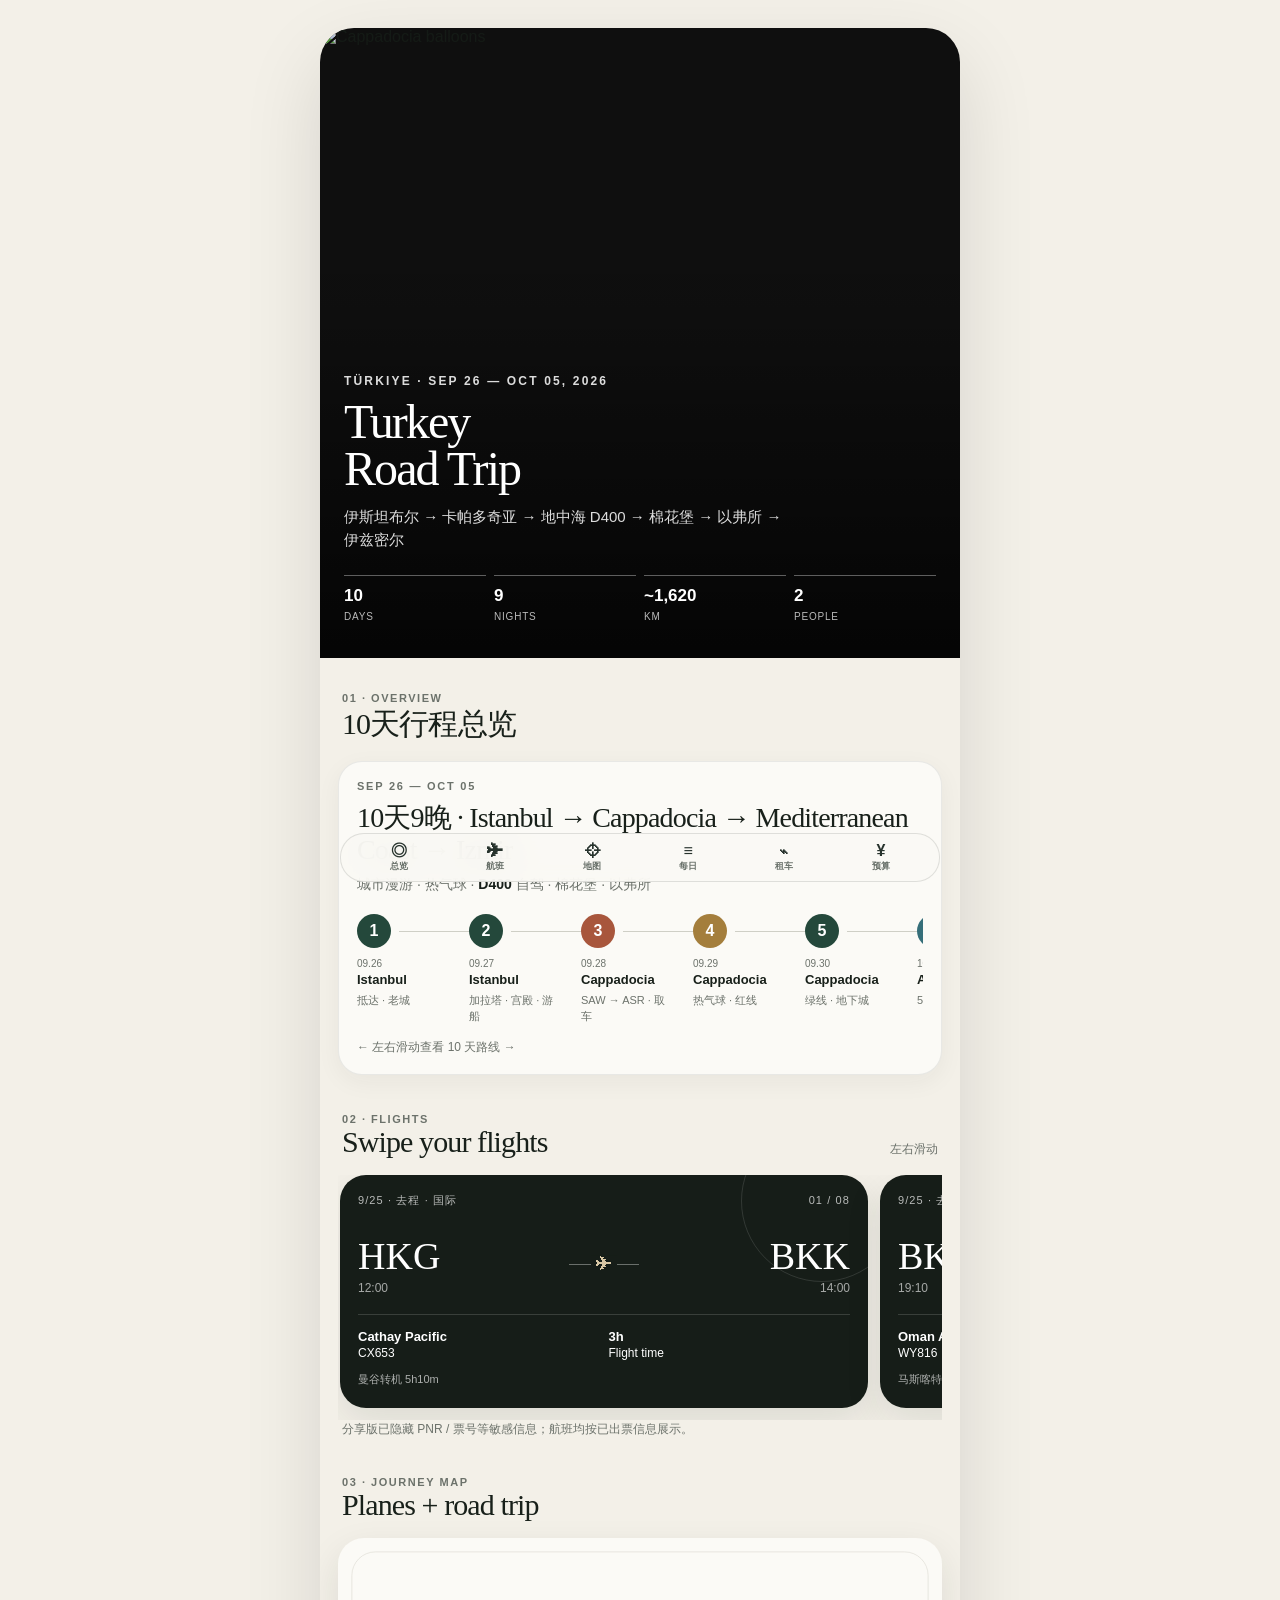
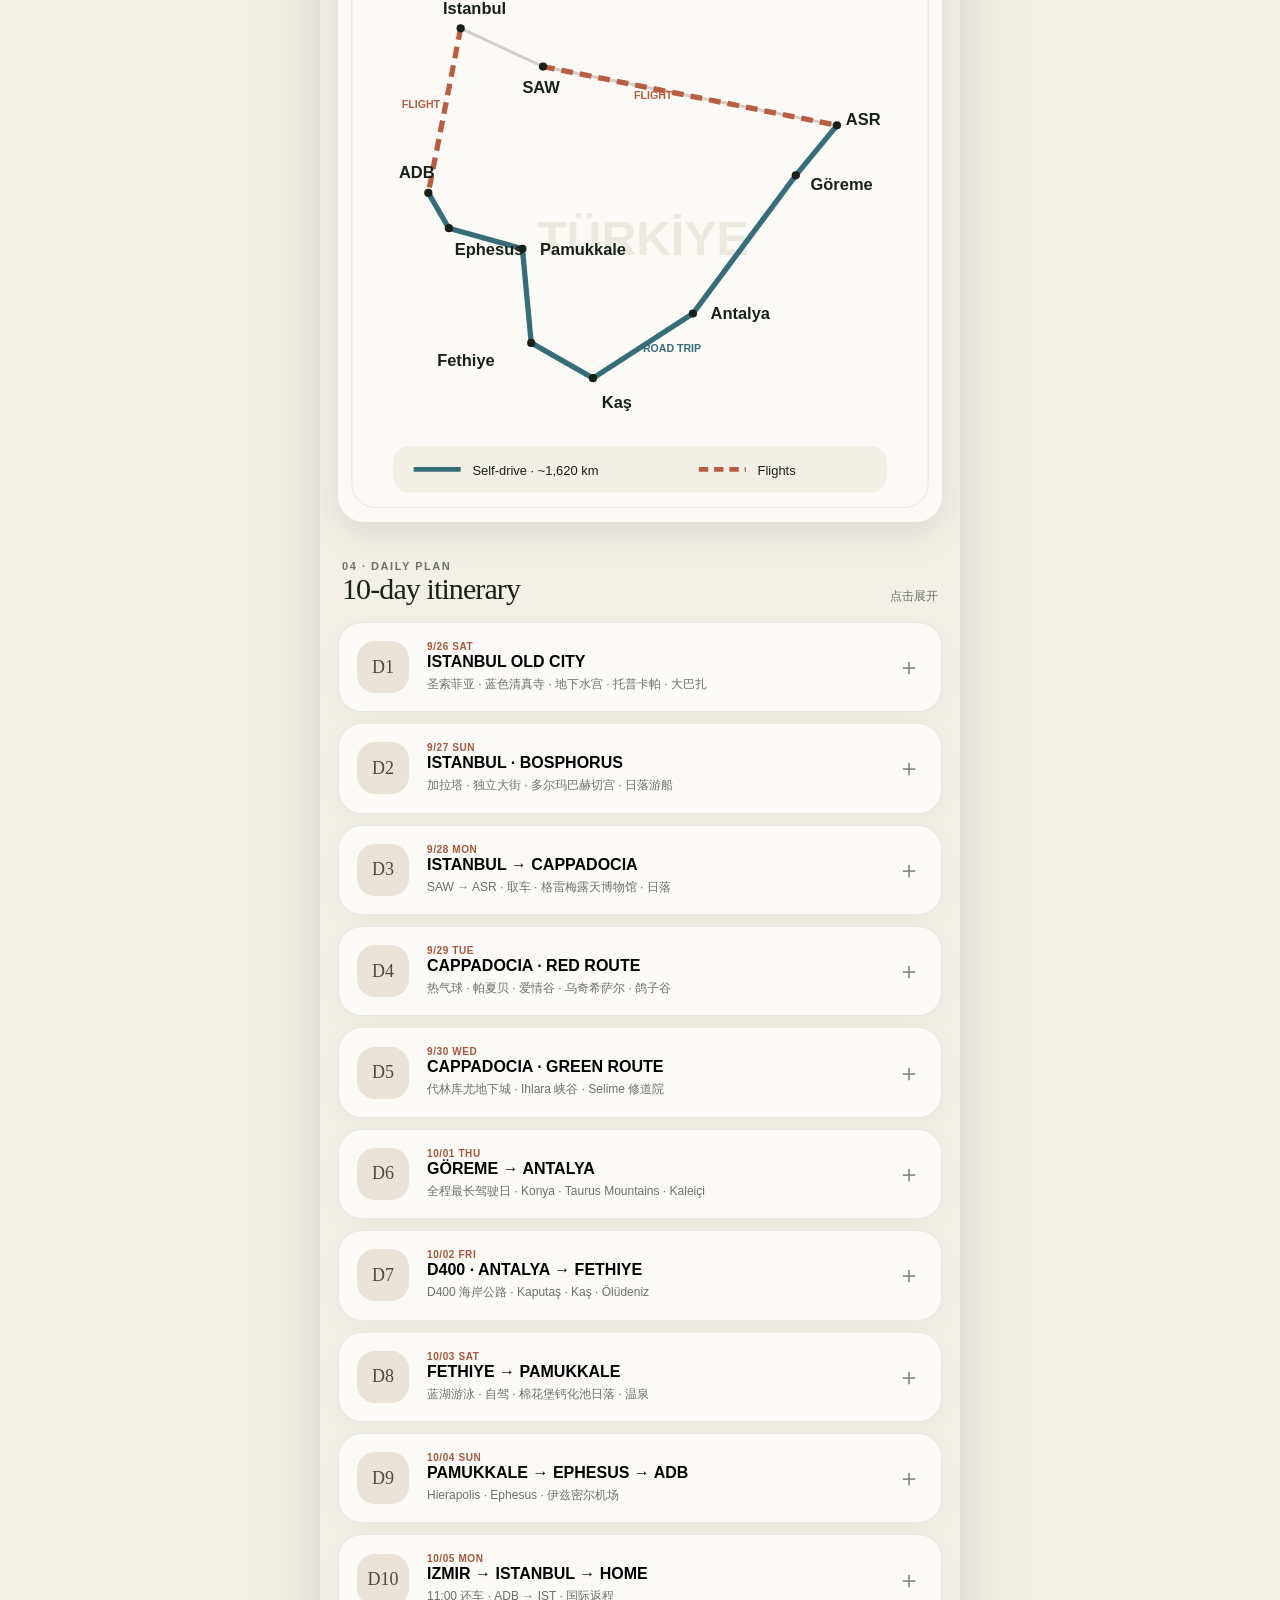
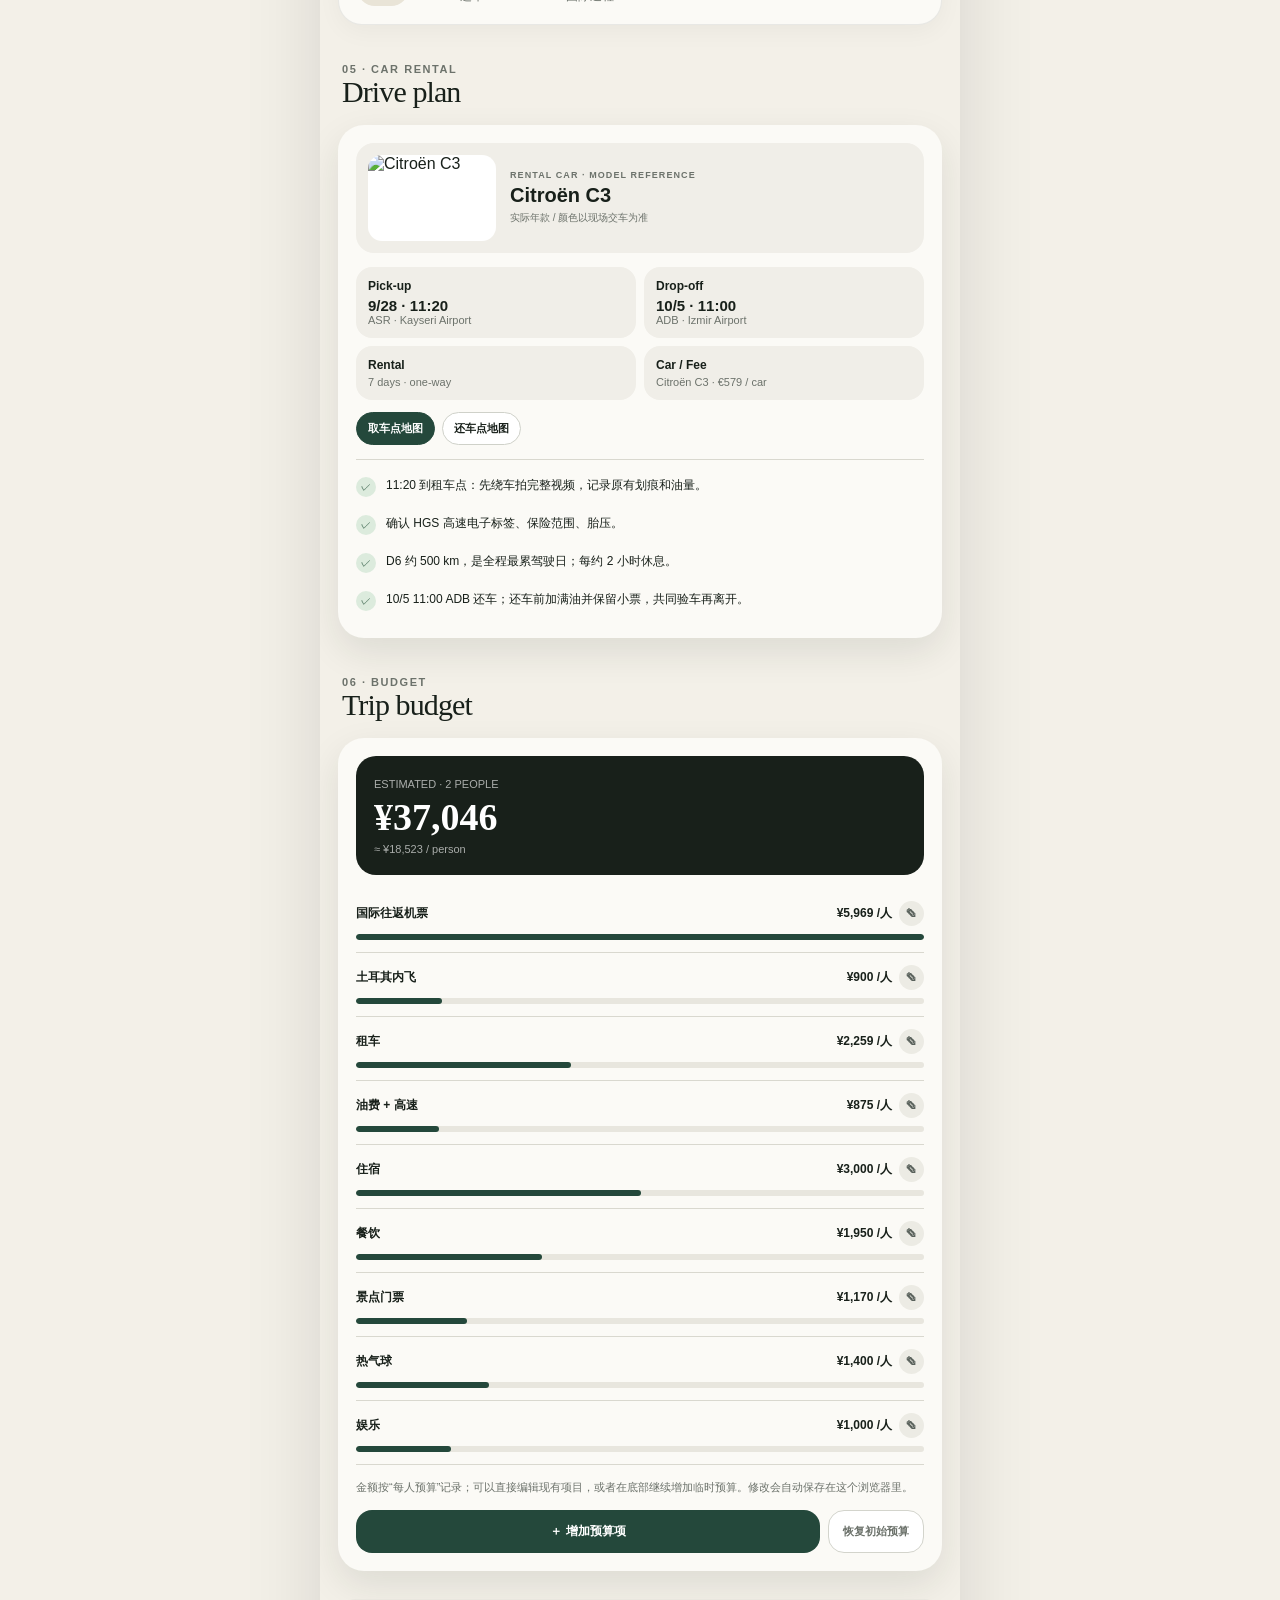
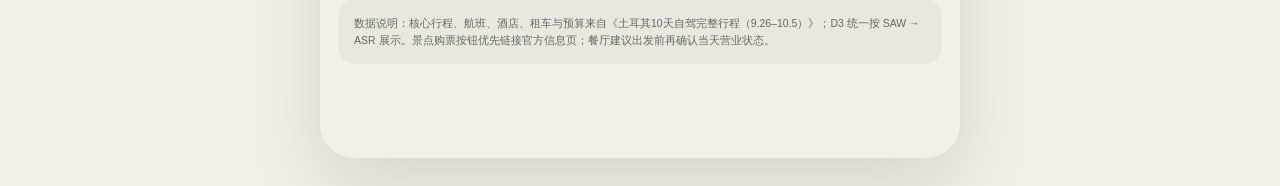
==== index.html @ 4162bb30 "Publish approved V7 Turkey trip layout" ====
<!DOCTYPE html>
<html lang="zh-CN">
<head>
<meta charset="utf-8" />
<meta name="viewport" content="width=device-width,initial-scale=1,viewport-fit=cover" />
<meta name="theme-color" content="#111510" />
<title>Turkey 2026 · 10-Day Road Trip</title>
<link rel="stylesheet" href="style.css" />
</head>
<body>
<div class="app">
<header class="hero" id="overview">
  <img id="heroImg" alt="Cappadocia balloons" />
  <div class="hero-copy"><div class="eyebrow">Türkiye · Sep 26 — Oct 05, 2026</div><h1>Turkey<br>Road Trip</h1><p>伊斯坦布尔 → 卡帕多奇亚 → 地中海 D400 → 棉花堡 → 以弗所 → 伊兹密尔</p><div class="hero-stats"><div class="hero-stat"><b>10</b><span>Days</span></div><div class="hero-stat"><b>9</b><span>Nights</span></div><div class="hero-stat"><b>~1,620</b><span>KM</span></div><div class="hero-stat"><b>2</b><span>People</span></div></div></div>
</header>
<section class="section"><div class="section-head"><div><div class="kicker">01 · Overview</div><h2>10天行程总览</h2></div></div><div class="trip-overview"><div class="topline">SEP 26 — OCT 05</div><h3>10天9晚 · Istanbul → Cappadocia → Mediterranean Coast → Izmir</h3><div class="summary">城市漫游 · 热气球 · <b>D400</b> 自驾 · 棉花堡 · 以弗所</div><div class="trip-timeline"><div class="tl-item"><div class="tl-dot">1</div><div class="tl-date">09.26</div><div class="tl-city">Istanbul</div><div class="tl-note">抵达 · 老城</div></div><div class="tl-item"><div class="tl-dot">2</div><div class="tl-date">09.27</div><div class="tl-city">Istanbul</div><div class="tl-note">加拉塔 · 宫殿 · 游船</div></div><div class="tl-item"><div class="tl-dot is-flight">3</div><div class="tl-date">09.28</div><div class="tl-city">Cappadocia</div><div class="tl-note">SAW → ASR · 取车</div></div><div class="tl-item"><div class="tl-dot is-highlight">4</div><div class="tl-date">09.29</div><div class="tl-city">Cappadocia</div><div class="tl-note">热气球 · 红线</div></div><div class="tl-item"><div class="tl-dot">5</div><div class="tl-date">09.30</div><div class="tl-city">Cappadocia</div><div class="tl-note">绿线 · 地下城</div></div><div class="tl-item"><div class="tl-dot is-drive">6</div><div class="tl-date">10.01</div><div class="tl-city">Antalya</div><div class="tl-note">500 km 长途自驾</div></div><div class="tl-item"><div class="tl-dot is-drive">7</div><div class="tl-date">10.02</div><div class="tl-city">Fethiye</div><div class="tl-note">D400 · Kaş · Kaputaş</div></div><div class="tl-item"><div class="tl-dot is-drive">8</div><div class="tl-date">10.03</div><div class="tl-city">Pamukkale</div><div class="tl-note">蓝湖 · 棉花堡日落</div></div><div class="tl-item"><div class="tl-dot is-drive">9</div><div class="tl-date">10.04</div><div class="tl-city">Izmir</div><div class="tl-note">以弗所 · 机场酒店</div></div><div class="tl-item"><div class="tl-dot is-flight">10</div><div class="tl-date">10.05</div><div class="tl-city">Home</div><div class="tl-note">还车 · ADB → IST · 返程</div></div></div><div class="trip-hint">← 左右滑动查看 10 天路线 →</div></div></section>
<section class="section" id="flights"><div class="section-head"><div><div class="kicker">02 · Flights</div><h2>Swipe your flights</h2></div><div class="small">左右滑动</div></div><div class="flights" id="flightDeck"></div><div class="small" style="padding:0 4px">分享版已隐藏 PNR / 票号等敏感信息；航班均按已出票信息展示。</div></section>
<section class="section" id="map"><div class="section-head"><div><div class="kicker">03 · Journey Map</div><h2>Planes + road trip</h2></div></div><div class="map-card single-route"><svg class="single-route-img" viewBox="0 0 1000 965" role="img" aria-label="Turkey flight and road trip route" xmlns="http://www.w3.org/2000/svg"><rect x="10" y="10" width="980" height="945" rx="40" fill="#fbfaf6" stroke="#d9d8cf"/><text x="505" y="525" text-anchor="middle" font-family="Arial,sans-serif" font-size="82" font-weight="700" fill="#ece9e1">TÜRKİYE</text><polyline points="195,140 335,205 835,305" fill="none" stroke="#d0cec6" stroke-width="5"/><polyline points="195,140 140,420" fill="none" stroke="#b95d40" stroke-width="9" stroke-dasharray="20 12"/><polyline points="335,205 835,305" fill="none" stroke="#b95d40" stroke-width="9" stroke-dasharray="20 12"/><polyline points="835,305 765,390 590,625 420,735 315,675 300,515 175,480 140,420" fill="none" stroke="#356e79" stroke-width="9"/><g fill="#18201a"><circle cx="195" cy="140" r="7"/><circle cx="335" cy="205" r="7"/><circle cx="835" cy="305" r="7"/><circle cx="765" cy="390" r="7"/><circle cx="590" cy="625" r="7"/><circle cx="420" cy="735" r="7"/><circle cx="315" cy="675" r="7"/><circle cx="300" cy="515" r="7"/><circle cx="175" cy="480" r="7"/><circle cx="140" cy="420" r="7"/></g><g font-family="Arial,sans-serif" font-size="28" font-weight="700" fill="#18201a"><text x="165" y="115">Istanbul</text><text x="300" y="250">SAW</text><text x="850" y="305">ASR</text><text x="790" y="415">Göreme</text><text x="620" y="635">Antalya</text><text x="435" y="785">Kaş</text><text x="155" y="715">Fethiye</text><text x="330" y="525">Pamukkale</text><text x="185" y="525">Ephesus</text><text x="90" y="395">ADB</text></g><text x="95" y="275" font-family="Arial,sans-serif" font-size="18" font-weight="700" fill="#b95d40">FLIGHT</text><text x="490" y="260" font-family="Arial,sans-serif" font-size="18" font-weight="700" fill="#b95d40">FLIGHT</text><text x="505" y="690" font-family="Arial,sans-serif" font-size="18" font-weight="700" fill="#356e79">ROAD TRIP</text><rect x="80" y="850" width="840" height="80" rx="28" fill="#f2efe7"/><line x1="115" y1="890" x2="195" y2="890" stroke="#356e79" stroke-width="8"/><text x="215" y="899" font-family="Arial,sans-serif" font-size="22" fill="#18201a">Self-drive · ~1,620 km</text><line x1="600" y1="890" x2="680" y2="890" stroke="#b95d40" stroke-width="8" stroke-dasharray="16 10"/><text x="700" y="899" font-family="Arial,sans-serif" font-size="22" fill="#18201a">Flights</text></svg></div></section>
<section class="section" id="days"><div class="section-head"><div><div class="kicker">04 · Daily Plan</div><h2>10-day itinerary</h2></div><div class="small">点击展开</div></div><div class="days" id="daysList"></div></section>
<section class="section" id="car"><div class="section-head"><div><div class="kicker">05 · Car Rental</div><h2>Drive plan</h2></div></div><div class="car-card"><div class="car-model-compact"><div class="car-photo"><img src="https://http2.mlstatic.com/D_710312-MLB106738487223_022026-C.jpg" alt="Citroën C3"></div><div class="car-model-copy"><div class="overline">Rental car · model reference</div><strong>Citroën C3</strong><small>实际年款 / 颜色以现场交车为准</small></div></div><div class="car-grid"><div class="meta-card"><b>Pick-up</b><span class="car-time">9/28 · 11:20</span><br>ASR · Kayseri Airport</div><div class="meta-card"><b>Drop-off</b><span class="car-time">10/5 · 11:00</span><br>ADB · Izmir Airport</div><div class="meta-card"><b>Rental</b>7 days · one-way</div><div class="meta-card"><b>Car / Fee</b>Citroën C3 · €579 / car</div></div><div class="actions" style="margin-top:12px"><a class="btn dark" href="https://www.google.com/maps/search/?api=1&query=Kayseri+Airport+ASR" target="_blank">取车点地图</a><a class="btn" href="https://www.google.com/maps/search/?api=1&query=Izmir+Adnan+Menderes+Airport" target="_blank">还车点地图</a></div><div class="checklist"><div class="check"><i>✓</i><span>11:20 到租车点：先绕车拍完整视频，记录原有划痕和油量。</span></div><div class="check"><i>✓</i><span>确认 HGS 高速电子标签、保险范围、胎压。</span></div><div class="check"><i>✓</i><span>D6 约 500 km，是全程最累驾驶日；每约 2 小时休息。</span></div><div class="check"><i>✓</i><span>10/5 11:00 ADB 还车；还车前加满油并保留小票，共同验车再离开。</span></div></div></div></section>
<section class="section" id="budget"><div class="section-head"><div><div class="kicker">06 · Budget</div><h2>Trip budget</h2></div></div><div class="budget-card"><div class="budget-total"><span>ESTIMATED · 2 PEOPLE</span><strong id="budgetTotal">¥37,046</strong><span id="budgetPerPerson">≈ ¥18,523 / person</span></div><div id="budgetRows"></div><div class="budget-note">金额按“每人预算”记录；可以直接编辑现有项目，或者在底部继续增加临时预算。修改会自动保存在这个浏览器里。</div><div class="budget-actions"><button class="add-budget-btn" onclick="toggleBudgetEditor()">＋ 增加预算项</button><button class="reset-budget-btn" onclick="resetBudget()">恢复初始预算</button></div><div class="budget-editor" id="budgetEditor"><div class="budget-editor-grid"><input id="budgetName" placeholder="项目，例如：伴手礼"><input id="budgetAmount" inputmode="decimal" placeholder="¥ / 人"></div><div class="editor-actions"><button class="btn dark" onclick="addBudgetItem()">保存</button><button class="btn" onclick="toggleBudgetEditor(false)">取消</button></div></div></div></section>
<div class="source-note">数据说明：核心行程、航班、酒店、租车与预算来自《土耳其10天自驾完整行程（9.26–10.5）》；D3 统一按 SAW → ASR 展示。景点购票按钮优先链接官方信息页；餐厅建议出发前再确认当天营业状态。</div>
<nav class="bottom-nav"><a href="#overview"><b>◎</b>总览</a><a href="#flights"><b>✈</b>航班</a><a href="#map"><b>⌖</b>地图</a><a href="#days"><b>≡</b>每日</a><a href="#car"><b>⌁</b>租车</a><a href="#budget"><b>¥</b>预算</a></nav>
<div class="toast" id="toast">状态已保存</div>
</div>
<script src="data.js"></script>
<script src="app.js"></script>
</body></html>
---- style.css ----
:root{--bg:#f3f0e8;--paper:#fbfaf6;--ink:#18201a;--muted:#6c726b;--line:#d9d8cf;--green:#24483b;--clay:#a8563c;--sea:#356e79;--gold:#a47e3c;--shadow:0 14px 36px rgba(30,36,31,.10);--r:24px}
*{box-sizing:border-box} html{scroll-behavior:smooth} body{margin:0;background:var(--bg);color:var(--ink);font-family:Inter,-apple-system,BlinkMacSystemFont,"Segoe UI","PingFang SC","Noto Sans SC",sans-serif;-webkit-font-smoothing:antialiased}
a{color:inherit;text-decoration:none} button{font:inherit}.app{max-width:640px;margin:0 auto;padding-bottom:90px;background:var(--bg);min-height:100vh}.hero{height:70vh;min-height:560px;max-height:760px;position:relative;overflow:hidden;background:#111}.hero img{width:100%;height:100%;object-fit:cover;filter:saturate(.85) contrast(1.02)}.hero:after{content:"";position:absolute;inset:0;background:linear-gradient(180deg,rgba(0,0,0,.12),rgba(0,0,0,.15) 42%,rgba(0,0,0,.72) 100%)}.hero-copy{position:absolute;z-index:2;left:24px;right:24px;bottom:34px;color:white}.eyebrow{font-size:12px;letter-spacing:.18em;font-weight:750;text-transform:uppercase;opacity:.86}.hero h1{font-family:Georgia,"Times New Roman",serif;font-weight:500;font-size:48px;line-height:.98;margin:10px 0 12px;letter-spacing:-.04em}.hero p{margin:0;max-width:440px;line-height:1.55;color:rgba(255,255,255,.86);font-size:15px}.hero-stats{display:grid;grid-template-columns:repeat(4,1fr);gap:8px;margin-top:24px}.hero-stat{border-top:1px solid rgba(255,255,255,.35);padding-top:10px}.hero-stat b{display:block;font-size:17px}.hero-stat span{font-size:10px;opacity:.72;text-transform:uppercase;letter-spacing:.08em}.section{padding:34px 18px 4px;scroll-margin-top:80px}.section-head{display:flex;align-items:end;justify-content:space-between;gap:10px;margin:0 4px 16px}.section-head h2{font-family:Georgia,"Times New Roman",serif;font-weight:500;font-size:30px;letter-spacing:-.03em;margin:0}.section-head .kicker{font-size:11px;letter-spacing:.14em;color:var(--muted);text-transform:uppercase;font-weight:800}.small{font-size:12px;color:var(--muted);line-height:1.55}.overview-grid{display:grid;grid-template-columns:1fr 1fr;gap:10px}.metric{background:var(--paper);border:1px solid rgba(24,32,26,.08);border-radius:20px;padding:16px;min-height:108px;box-shadow:0 6px 20px rgba(30,36,31,.04)}.metric .num{font-family:Georgia,serif;font-size:34px;line-height:1}.metric .label{font-size:11px;color:var(--muted);margin-top:9px;text-transform:uppercase;letter-spacing:.1em}.metric.wide{grid-column:1/-1;display:flex;align-items:center;justify-content:space-between;gap:16px}.metric.wide .route{font-size:14px;font-weight:700;line-height:1.5}.pill{display:inline-flex;align-items:center;gap:6px;padding:7px 10px;border-radius:999px;background:#e5e9e2;color:#294338;font-size:11px;font-weight:800;white-space:nowrap}.flights{display:flex;gap:12px;overflow-x:auto;scroll-snap-type:x mandatory;padding:0 2px 12px;scrollbar-width:none}.flights::-webkit-scrollbar{display:none}.flight{min-width:88%;scroll-snap-align:center;background:#161d18;color:white;border-radius:26px;padding:18px;box-shadow:var(--shadow);position:relative;overflow:hidden}.flight:before{content:"";position:absolute;right:-35px;top:-55px;width:160px;height:160px;border-radius:50%;border:1px solid rgba(255,255,255,.12)}.flight-top{display:flex;justify-content:space-between;align-items:center;color:rgba(255,255,255,.7);font-size:11px;text-transform:uppercase;letter-spacing:.1em}.airports{display:grid;grid-template-columns:1fr 70px 1fr;align-items:center;margin:26px 0 18px}.airport:last-child{text-align:right}.airport b{display:block;font-family:Georgia,serif;font-size:38px;font-weight:500}.airport span{font-size:12px;color:rgba(255,255,255,.62)}.plane-line{height:1px;background:rgba(255,255,255,.36);position:relative}.plane-line:after{content:"✈";position:absolute;left:50%;top:50%;transform:translate(-50%,-55%);background:#161d18;padding:0 5px;color:#d8c7a5}.flight-meta{border-top:1px solid rgba(255,255,255,.15);padding-top:14px;display:grid;grid-template-columns:1fr 1fr;gap:9px;font-size:12px}.flight-meta b{display:block;font-size:13px;margin-bottom:2px}.flight-note{margin-top:12px;font-size:11px;color:rgba(255,255,255,.65)}.map-card{background:var(--paper);padding:10px;border-radius:26px;box-shadow:var(--shadow)}#journeyMap{height:460px;border-radius:19px;overflow:hidden;background:#dfe7e3}.segmented{display:flex;padding:4px;background:#e7e6df;border-radius:999px;margin:0 0 10px;gap:4px}.segmented button{border:0;background:transparent;padding:9px 12px;border-radius:999px;flex:1;font-size:12px;font-weight:750;color:#60665e}.segmented button.on{background:white;color:var(--ink);box-shadow:0 2px 9px rgba(0,0,0,.08)}.map-legend{display:flex;gap:14px;padding:11px 6px 4px;font-size:11px;color:var(--muted)}.legend-line{width:24px;border-top:3px solid var(--sea);display:inline-block;margin-right:5px;vertical-align:middle}.legend-line.flightl{border-top-style:dashed;border-top-color:var(--clay)}.days{display:flex;flex-direction:column;gap:11px}.day{background:var(--paper);border:1px solid rgba(24,32,26,.08);border-radius:24px;overflow:hidden;box-shadow:0 7px 24px rgba(30,36,31,.04)}.day-summary{width:100%;border:0;background:transparent;padding:18px;display:grid;grid-template-columns:58px 1fr 26px;align-items:center;text-align:left;gap:12px}.day-index{width:52px;height:52px;border-radius:18px;background:#e9e4d7;display:flex;align-items:center;justify-content:center;font-family:Georgia,serif;font-size:18px;color:#4b4a42}.day-summary h3{margin:1px 0 5px;font-size:16px}.day-summary p{margin:0;color:var(--muted);font-size:12px;line-height:1.45}.day-date{font-size:10px;color:var(--clay);font-weight:800;letter-spacing:.06em}.chev{font-size:24px;color:#7f847c;transition:.25s}.day.open .chev{transform:rotate(45deg)}.day-body{display:none;border-top:1px solid var(--line)}.day.open .day-body{display:block}.day-meta{display:grid;grid-template-columns:1fr 1fr;gap:8px;padding:14px}.meta-card{background:#eeece4;border-radius:16px;padding:12px;font-size:11px;color:var(--muted)}.meta-card b{display:block;color:var(--ink);font-size:12px;margin-bottom:4px}.hotel-img{width:100%;height:170px;object-fit:cover;border-radius:18px;margin-top:10px}.timeline{padding:4px 14px 2px}.event{display:grid;grid-template-columns:67px 18px 1fr;gap:8px;position:relative;padding:13px 0}.event:not(:last-child):after{content:"";position:absolute;left:75px;top:34px;bottom:-12px;width:1px;background:#d2d3cb}.event-time{font-size:11px;color:var(--muted);font-weight:750;line-height:1.3}.dot{width:11px;height:11px;border-radius:50%;background:var(--green);margin-top:3px;z-index:1;box-shadow:0 0 0 4px var(--paper)}.event.drive .dot{background:var(--sea)}.event.flight .dot{background:var(--clay)}.event.activity .dot{background:var(--gold)}.event h4{font-size:14px;margin:0 0 7px}.event p{margin:0 0 9px;font-size:11.5px;color:var(--muted);line-height:1.55}.spot-img{width:100%;height:190px;object-fit:cover;object-position:center;border-radius:16px;margin:2px 0 10px}.actions{display:flex;flex-wrap:wrap;gap:7px}.btn{border:1px solid #cfd1c9;background:#fff;border-radius:999px;padding:8px 11px;font-size:11px;font-weight:800;display:inline-flex;align-items:center;gap:6px}.btn.dark{background:var(--green);border-color:var(--green);color:white}.btn.clay{background:var(--clay);border-color:var(--clay);color:white}.status{border:0;border-radius:999px;padding:8px 10px;font-size:10px;font-weight:850;letter-spacing:.03em}.status.booked{background:#dcebdd;color:#275235}.status.todo{background:#f6dfd6;color:#8a3b27}.status.onsite{background:#efe5c9;color:#735719}.status.free{background:#e1eaec;color:#335d65}.mini-map{height:0;overflow:hidden;transition:.3s;border-radius:14px;margin-top:8px}.mini-map.show{height:210px}.mini-map iframe{border:0;width:100%;height:210px;border-radius:14px}.drive-box{margin:10px 14px 16px;padding:14px;border-radius:18px;background:#e7eef0}.drive-box h4{margin:0 0 10px;font-size:13px}.drive-row{display:flex;justify-content:space-between;align-items:center;gap:10px;padding:9px 0;border-top:1px solid rgba(53,110,121,.16);font-size:11px}.drive-row:first-of-type{border-top:0}.eat{margin:0 14px 16px;background:#171d18;color:white;border-radius:20px;overflow:hidden}.eat img{width:100%;height:190px;object-fit:cover;object-position:center;opacity:.88}.eat-content{padding:14px}.eat-label{font-size:10px;text-transform:uppercase;letter-spacing:.13em;color:#d4c9b1}.eat h4{margin:6px 0 4px;font-size:18px}.eat .rating{font-size:11px;color:#d9d5ca}.eat p{font-size:11px;color:rgba(255,255,255,.7);line-height:1.5}.eat .btn{background:rgba(255,255,255,.09);border-color:rgba(255,255,255,.2);color:white}.car-card,.budget-card{background:var(--paper);border-radius:26px;padding:18px;box-shadow:var(--shadow)}.car-hero{height:150px;border-radius:20px;background:linear-gradient(145deg,#1f3028,#61746a);display:flex;align-items:center;justify-content:center;color:white;font-size:70px;margin-bottom:16px;position:relative;overflow:hidden}.car-hero:after{content:"CITROËN C3";position:absolute;bottom:14px;left:16px;font-size:12px;letter-spacing:.16em;font-weight:800}.car-grid{display:grid;grid-template-columns:1fr 1fr;gap:8px}.car-grid .meta-card{background:#f0eee8}.checklist{margin-top:14px;border-top:1px solid var(--line);padding-top:8px}.check{display:flex;gap:10px;padding:9px 0;font-size:12px;align-items:flex-start}.check i{width:20px;height:20px;border-radius:50%;background:#dcebdd;color:#245039;display:flex;align-items:center;justify-content:center;font-style:normal;font-size:10px;flex:none}.budget-total{background:#18201a;color:white;border-radius:20px;padding:18px;margin-bottom:14px}.budget-total span{font-size:11px;color:rgba(255,255,255,.63)}.budget-total strong{display:block;font-family:Georgia,serif;font-size:38px;margin-top:3px}.budget-row{padding:12px 0;border-bottom:1px solid var(--line)}.budget-label{display:flex;justify-content:space-between;font-size:12px;font-weight:750}.bar{height:6px;background:#e8e6de;border-radius:10px;margin-top:8px;overflow:hidden}.bar i{display:block;height:100%;background:var(--green);border-radius:10px}.budget-note{font-size:11px;color:var(--muted);line-height:1.55;margin-top:14px}.source-note{margin:24px 18px 4px;padding:16px;border-radius:18px;background:#e9e7df;font-size:10.5px;line-height:1.6;color:#656b64}.bottom-nav{position:fixed;z-index:999;left:50%;transform:translateX(-50%);bottom:0;width:min(640px,100%);padding:8px 10px calc(8px + env(safe-area-inset-bottom));background:rgba(250,249,245,.92);backdrop-filter:blur(18px);border-top:1px solid rgba(24,32,26,.1);display:grid;grid-template-columns:repeat(6,1fr)}.bottom-nav a{text-align:center;font-size:9px;color:#687069;font-weight:750}.bottom-nav b{display:block;font-size:16px;line-height:18px;color:#27332d;font-weight:600}.toast{position:fixed;z-index:1200;left:50%;transform:translateX(-50%) translateY(20px);bottom:82px;background:#141a16;color:white;padding:10px 14px;border-radius:999px;font-size:11px;opacity:0;pointer-events:none;transition:.25s}.toast.show{opacity:1;transform:translateX(-50%) translateY(0)}
@media(min-width:641px){body{padding:28px 0}.app{border-radius:34px;overflow:hidden;box-shadow:0 30px 80px rgba(0,0,0,.12)}.bottom-nav{bottom:18px;border:1px solid rgba(24,32,26,.12);border-radius:24px;width:600px}}
.trip-overview{background:var(--paper);border:1px solid rgba(24,32,26,.08);border-radius:24px;padding:18px;box-shadow:0 7px 24px rgba(30,36,31,.05)}
.trip-overview .topline{font-size:11px;letter-spacing:.16em;font-weight:800;color:var(--muted);text-transform:uppercase}.trip-overview h3{font-family:Georgia,"Times New Roman",serif;font-weight:500;font-size:28px;line-height:1.15;letter-spacing:-.03em;margin:10px 0 8px}.trip-overview .summary{font-size:14px;color:var(--muted);line-height:1.55;margin-bottom:14px}.trip-overview .summary b{color:var(--ink)}.trip-timeline{display:flex;gap:0;overflow-x:auto;padding:4px 2px 10px;scrollbar-width:none;-ms-overflow-style:none;scroll-snap-type:x proximity}.trip-timeline::-webkit-scrollbar{display:none}.tl-item{position:relative;flex:0 0 112px;scroll-snap-align:start;padding-right:18px}.tl-item:not(:last-child)::after{content:"";position:absolute;left:42px;top:17px;width:88px;height:1px;background:#cfcfc6}.tl-dot{width:34px;height:34px;min-width:34px;max-width:34px;flex:0 0 34px;aspect-ratio:1/1;border-radius:50%;display:flex;align-items:center;justify-content:center;color:#fff;font-size:16px;font-weight:800;background:var(--green);position:relative;z-index:1}.tl-dot.is-flight{background:var(--clay)}.tl-dot.is-drive{background:var(--sea)}.tl-dot.is-highlight{background:var(--gold)}.tl-date{font-size:10px;color:var(--muted);margin-top:10px}.tl-city{font-size:13px;font-weight:800;margin-top:3px;line-height:1.3}.tl-note{font-size:11px;color:var(--muted);margin-top:4px;line-height:1.45}.trip-hint{font-size:12px;color:var(--muted);margin-top:4px}.stay-card{margin:0 14px 18px;background:#f1eee6;border:1px solid rgba(24,32,26,.08);border-radius:20px;overflow:hidden}.stay-card img{width:100%;height:165px;object-fit:cover;display:block}.stay-content{padding:14px}.stay-label{font-size:10px;text-transform:uppercase;letter-spacing:.13em;color:var(--muted);font-weight:800}.stay-content h4{margin:7px 0 6px;font-size:18px}.stay-content p{margin:0 0 10px;font-size:12px;color:var(--muted);line-height:1.55}.route-poster{margin:0 0 10px;border-radius:20px;overflow:hidden;background:#f4f0e8;border:1px solid rgba(24,32,26,.08)}.route-poster img{display:block;width:100%;height:auto}.route-poster-copy{display:flex;justify-content:space-between;align-items:center;gap:12px;padding:11px 12px;border-top:1px solid rgba(24,32,26,.08)}.route-poster-copy b{font-size:12px}.route-poster-copy span{font-size:10px;color:var(--muted)}.car-photo{height:210px;border-radius:20px;overflow:hidden;margin-bottom:16px;background:#e9ece8;position:relative}.car-photo img{width:100%;height:100%;object-fit:cover;object-position:center;display:block}.car-photo:after{content:"车型示意 · CITROËN C3";position:absolute;left:14px;bottom:12px;background:rgba(18,24,20,.76);color:#fff;padding:7px 10px;border-radius:999px;font-size:10px;letter-spacing:.08em;font-weight:800;backdrop-filter:blur(8px)}.car-time{font-size:15px!important;color:var(--ink)!important;font-weight:800!important;margin-top:2px}.budget-actions{display:flex;gap:8px;margin-top:14px;flex-wrap:wrap}.add-budget-btn{flex:1;border:0;border-radius:16px;background:var(--green);color:white;padding:13px 16px;font-weight:800;font-size:12px;cursor:pointer}.reset-budget-btn{border:1px solid #d3d4cc;border-radius:16px;background:#fff;padding:13px 14px;font-weight:800;font-size:11px;color:var(--muted);cursor:pointer}.budget-editor{display:none;margin-top:12px;padding:12px;border-radius:16px;background:#efede6;border:1px solid rgba(24,32,26,.08)}.budget-editor.show{display:block}.budget-editor-grid{display:grid;grid-template-columns:1.3fr .7fr;gap:8px}.budget-editor input{width:100%;border:1px solid #d2d4cc;background:#fff;border-radius:12px;padding:11px 12px;font-size:12px;outline:none}.budget-editor .editor-actions{display:flex;gap:8px;margin-top:8px}.budget-row .budget-label{align-items:center;gap:8px}.budget-name{min-width:0;overflow:hidden;text-overflow:ellipsis;white-space:nowrap}.budget-value{display:flex;align-items:center;gap:7px;white-space:nowrap}.edit-budget{border:0;background:#ecebe4;color:#59615b;border-radius:999px;width:25px;height:25px;display:inline-flex;align-items:center;justify-content:center;font-size:11px;cursor:pointer}.single-route{padding:8px}.single-route-img{display:block;width:100%;height:auto;border-radius:20px}.car-model-compact{display:grid;grid-template-columns:128px 1fr;gap:14px;align-items:center;margin-bottom:14px;padding:12px;border-radius:18px;background:#f0eee8}.car-model-compact .car-photo{height:86px!important;margin:0!important;border-radius:14px;background:#fff}.car-model-compact .car-photo img{width:100%;height:100%;object-fit:contain!important;object-position:center}.car-model-compact .car-photo:after{display:none}.car-model-copy .overline{font-size:9px;letter-spacing:.12em;text-transform:uppercase;color:var(--muted);font-weight:800}.car-model-copy strong{display:block;font-size:20px;margin:4px 0 4px}.car-model-copy small{display:block;color:var(--muted);font-size:10px;line-height:1.45}
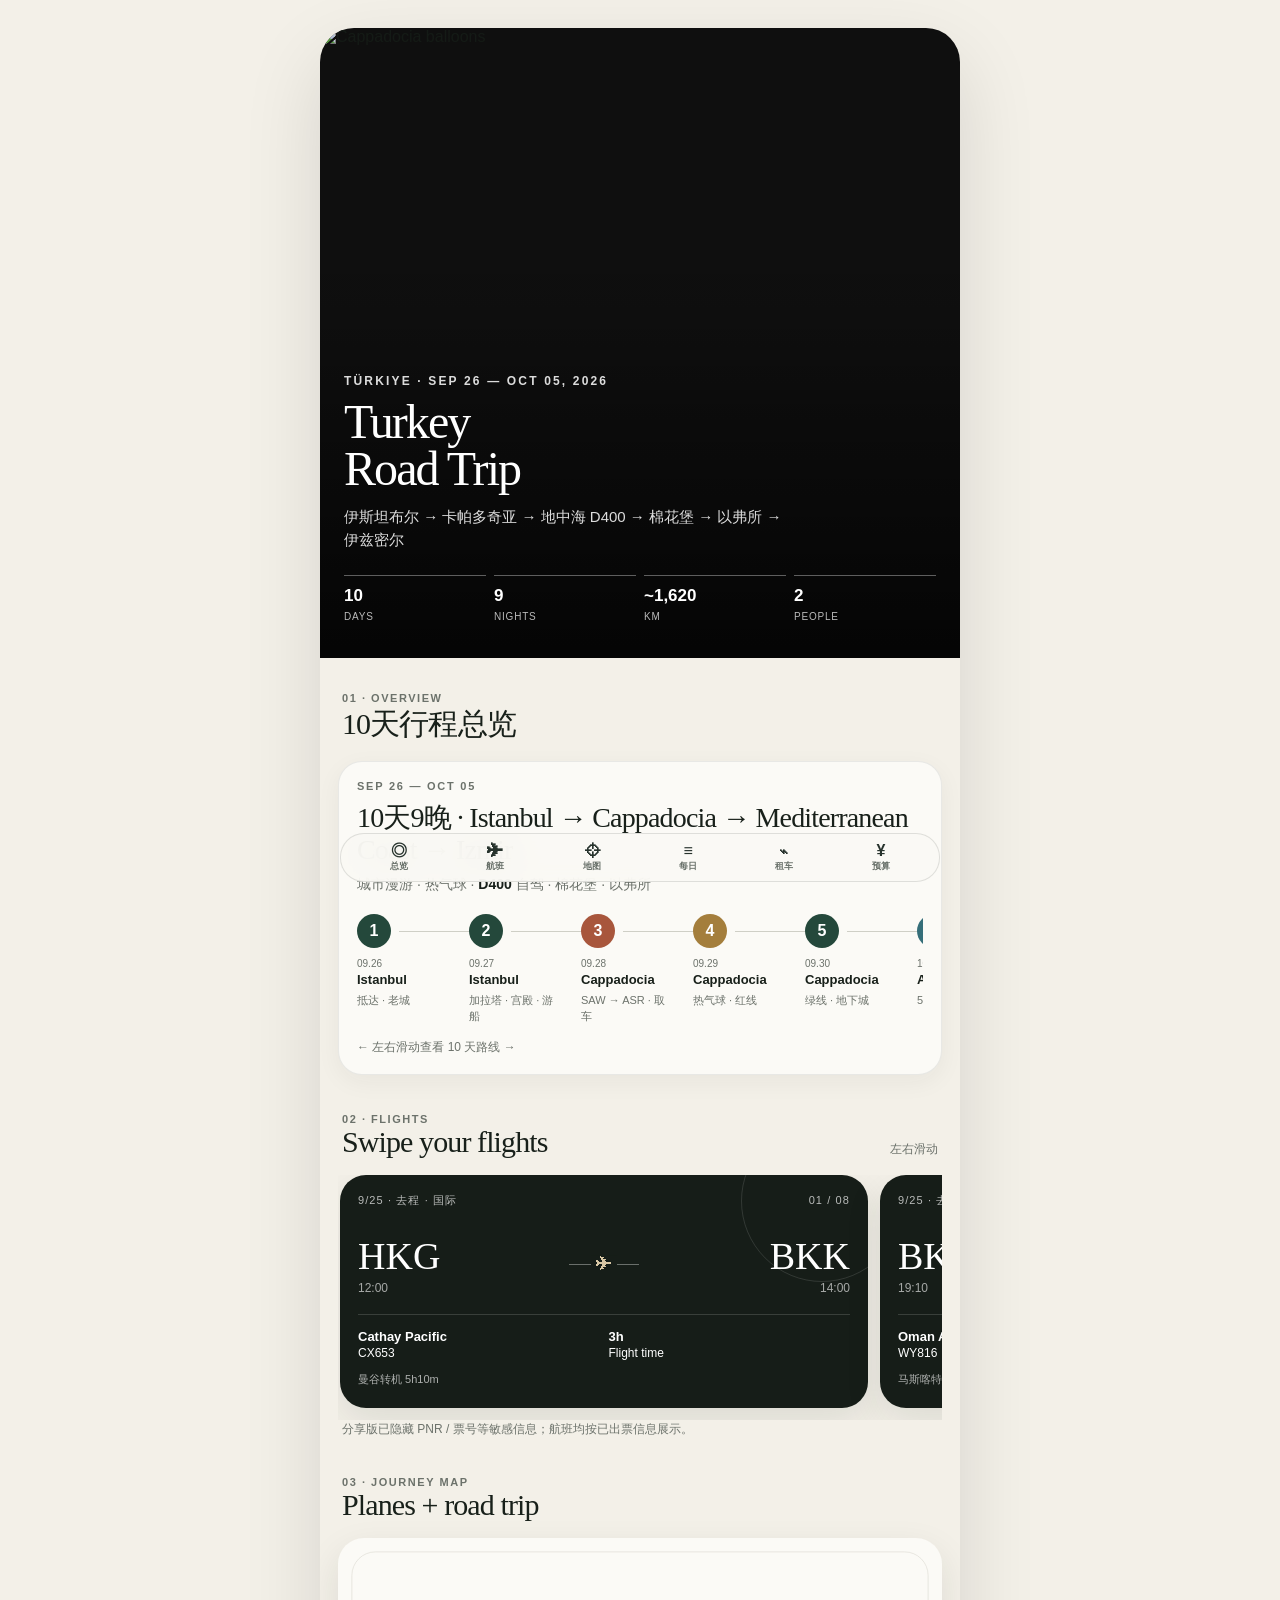
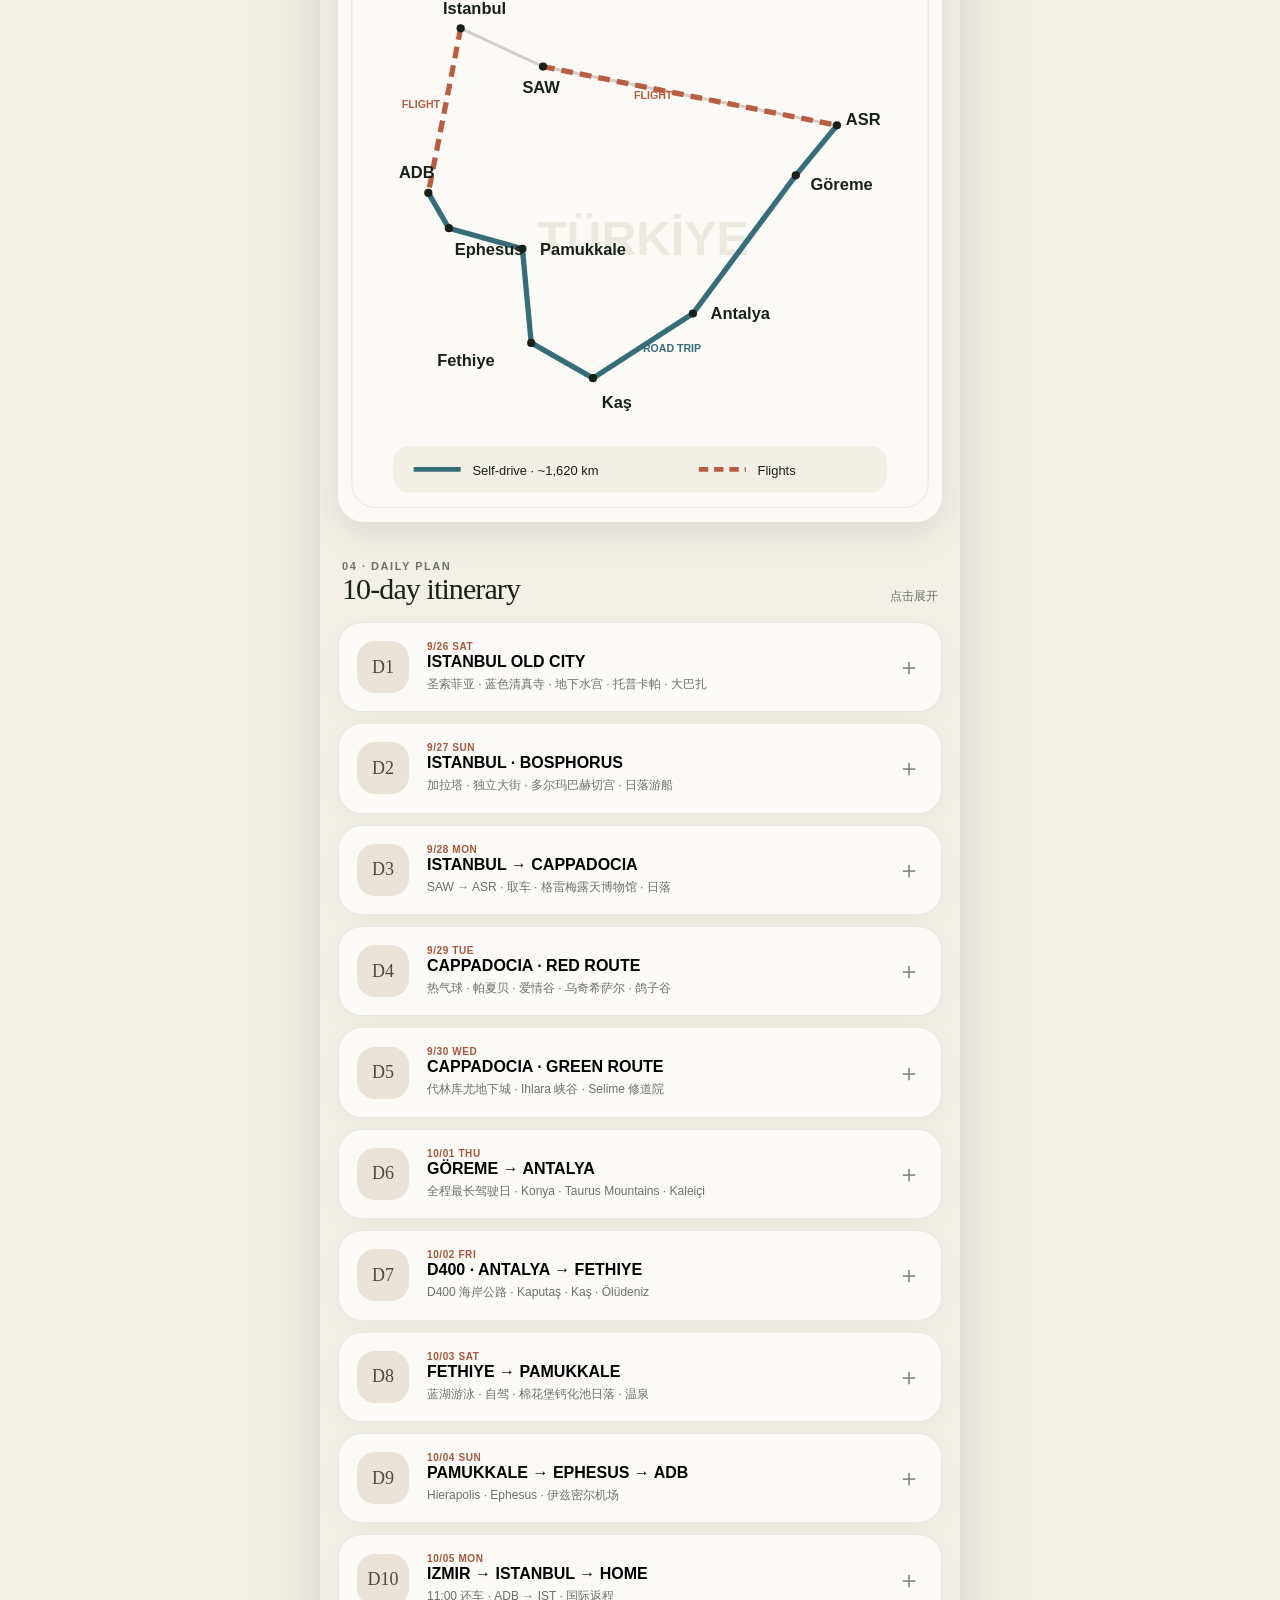
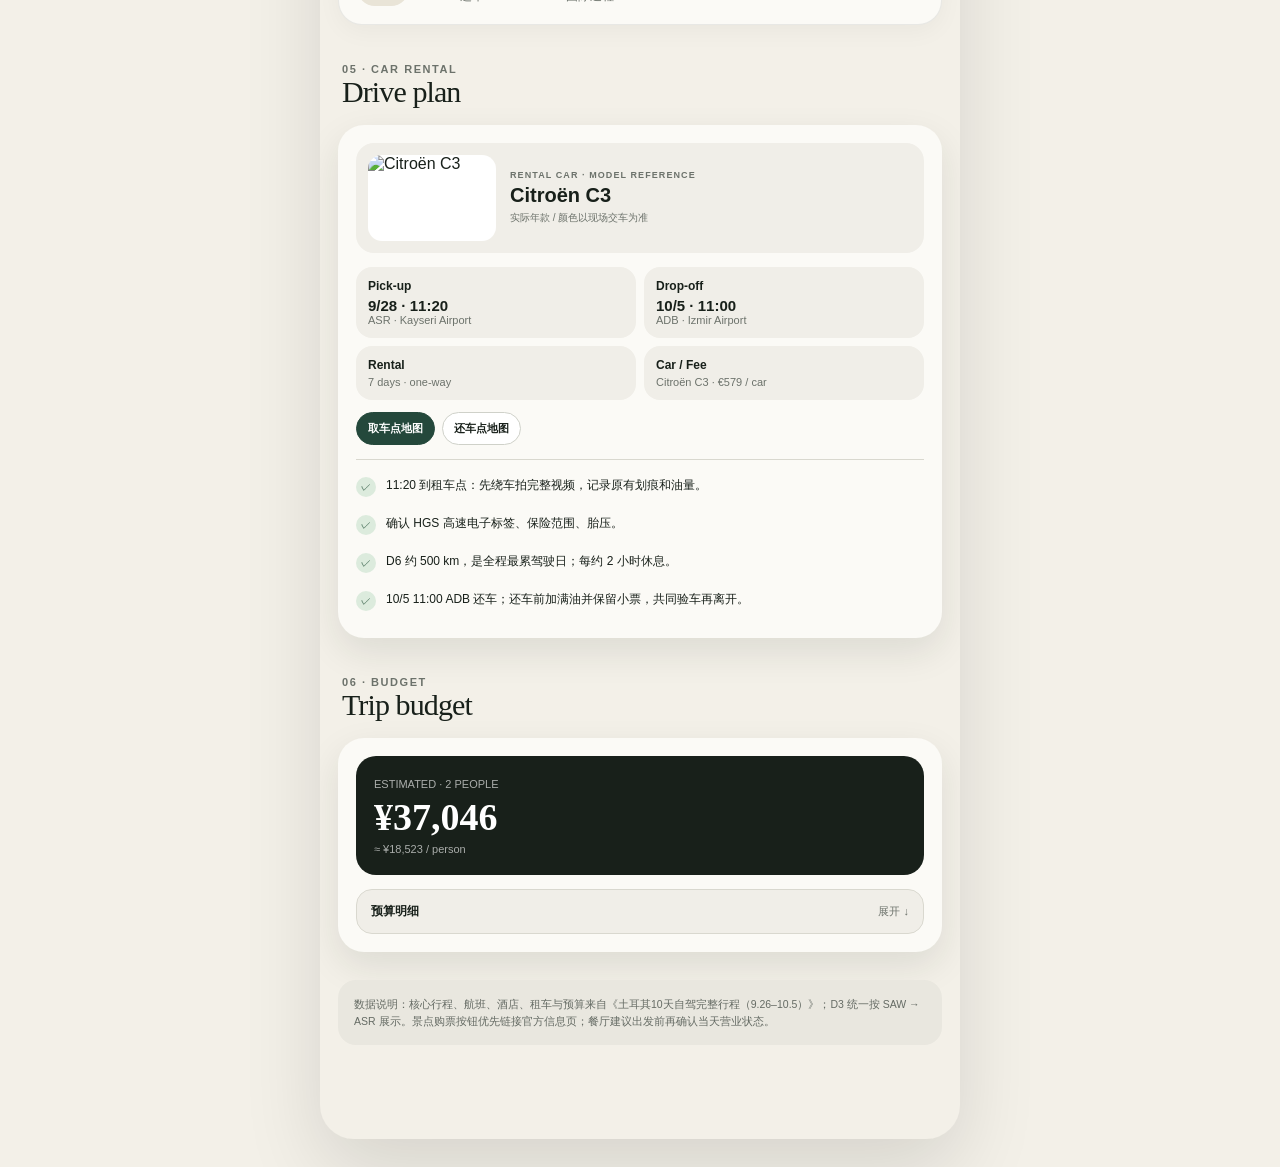
==== commit 3af22f70: "Restore better itinerary visuals and collapse budget by default" ====
--- a/index.html
+++ b/index.html
@@ -6,6 +6,10 @@
 <meta name="theme-color" content="#111510" />
 <title>Turkey 2026 · 10-Day Road Trip</title>
 <link rel="stylesheet" href="style.css" />
+<style>
+.btn.guide{background:#eef1ea;border-color:#cfd8cf;color:#294338}.btn.video{background:#fff4f2;border-color:#e5c5bc;color:#8a3b27}.actions .btn.guide,.actions .btn.video{font-weight:850}
+.budget-toggle{width:100%;border:1px solid #d9d8cf;background:#f0eee8;border-radius:16px;padding:13px 14px;display:flex;justify-content:space-between;align-items:center;color:#18201a;cursor:pointer}.budget-toggle b{font-size:12px}.budget-toggle span{font-size:11px;color:#6c726b}.budget-toggle.open{background:#e9ece7}.budget-details{display:none;padding-top:4px}.budget-details.show{display:block}.eat.no-photo{background:linear-gradient(145deg,#18201a,#2d3c34)}
+</style>
 </head>
 <body>
 <div class="app">
@@ -17,12 +21,22 @@
 <section class="section" id="flights"><div class="section-head"><div><div class="kicker">02 · Flights</div><h2>Swipe your flights</h2></div><div class="small">左右滑动</div></div><div class="flights" id="flightDeck"></div><div class="small" style="padding:0 4px">分享版已隐藏 PNR / 票号等敏感信息；航班均按已出票信息展示。</div></section>
 <section class="section" id="map"><div class="section-head"><div><div class="kicker">03 · Journey Map</div><h2>Planes + road trip</h2></div></div><div class="map-card single-route"><svg class="single-route-img" viewBox="0 0 1000 965" role="img" aria-label="Turkey flight and road trip route" xmlns="http://www.w3.org/2000/svg"><rect x="10" y="10" width="980" height="945" rx="40" fill="#fbfaf6" stroke="#d9d8cf"/><text x="505" y="525" text-anchor="middle" font-family="Arial,sans-serif" font-size="82" font-weight="700" fill="#ece9e1">TÜRKİYE</text><polyline points="195,140 335,205 835,305" fill="none" stroke="#d0cec6" stroke-width="5"/><polyline points="195,140 140,420" fill="none" stroke="#b95d40" stroke-width="9" stroke-dasharray="20 12"/><polyline points="335,205 835,305" fill="none" stroke="#b95d40" stroke-width="9" stroke-dasharray="20 12"/><polyline points="835,305 765,390 590,625 420,735 315,675 300,515 175,480 140,420" fill="none" stroke="#356e79" stroke-width="9"/><g fill="#18201a"><circle cx="195" cy="140" r="7"/><circle cx="335" cy="205" r="7"/><circle cx="835" cy="305" r="7"/><circle cx="765" cy="390" r="7"/><circle cx="590" cy="625" r="7"/><circle cx="420" cy="735" r="7"/><circle cx="315" cy="675" r="7"/><circle cx="300" cy="515" r="7"/><circle cx="175" cy="480" r="7"/><circle cx="140" cy="420" r="7"/></g><g font-family="Arial,sans-serif" font-size="28" font-weight="700" fill="#18201a"><text x="165" y="115">Istanbul</text><text x="300" y="250">SAW</text><text x="850" y="305">ASR</text><text x="790" y="415">Göreme</text><text x="620" y="635">Antalya</text><text x="435" y="785">Kaş</text><text x="155" y="715">Fethiye</text><text x="330" y="525">Pamukkale</text><text x="185" y="525">Ephesus</text><text x="90" y="395">ADB</text></g><text x="95" y="275" font-family="Arial,sans-serif" font-size="18" font-weight="700" fill="#b95d40">FLIGHT</text><text x="490" y="260" font-family="Arial,sans-serif" font-size="18" font-weight="700" fill="#b95d40">FLIGHT</text><text x="505" y="690" font-family="Arial,sans-serif" font-size="18" font-weight="700" fill="#356e79">ROAD TRIP</text><rect x="80" y="850" width="840" height="80" rx="28" fill="#f2efe7"/><line x1="115" y1="890" x2="195" y2="890" stroke="#356e79" stroke-width="8"/><text x="215" y="899" font-family="Arial,sans-serif" font-size="22" fill="#18201a">Self-drive · ~1,620 km</text><line x1="600" y1="890" x2="680" y2="890" stroke="#b95d40" stroke-width="8" stroke-dasharray="16 10"/><text x="700" y="899" font-family="Arial,sans-serif" font-size="22" fill="#18201a">Flights</text></svg></div></section>
 <section class="section" id="days"><div class="section-head"><div><div class="kicker">04 · Daily Plan</div><h2>10-day itinerary</h2></div><div class="small">点击展开</div></div><div class="days" id="daysList"></div></section>
-<section class="section" id="car"><div class="section-head"><div><div class="kicker">05 · Car Rental</div><h2>Drive plan</h2></div></div><div class="car-card"><div class="car-model-compact"><div class="car-photo"><img src="https://http2.mlstatic.com/D_710312-MLB106738487223_022026-C.jpg" alt="Citroën C3"></div><div class="car-model-copy"><div class="overline">Rental car · model reference</div><strong>Citroën C3</strong><small>实际年款 / 颜色以现场交车为准</small></div></div><div class="car-grid"><div class="meta-card"><b>Pick-up</b><span class="car-time">9/28 · 11:20</span><br>ASR · Kayseri Airport</div><div class="meta-card"><b>Drop-off</b><span class="car-time">10/5 · 11:00</span><br>ADB · Izmir Airport</div><div class="meta-card"><b>Rental</b>7 days · one-way</div><div class="meta-card"><b>Car / Fee</b>Citroën C3 · €579 / car</div></div><div class="actions" style="margin-top:12px"><a class="btn dark" href="https://www.google.com/maps/search/?api=1&query=Kayseri+Airport+ASR" target="_blank">取车点地图</a><a class="btn" href="https://www.google.com/maps/search/?api=1&query=Izmir+Adnan+Menderes+Airport" target="_blank">还车点地图</a></div><div class="checklist"><div class="check"><i>✓</i><span>11:20 到租车点：先绕车拍完整视频，记录原有划痕和油量。</span></div><div class="check"><i>✓</i><span>确认 HGS 高速电子标签、保险范围、胎压。</span></div><div class="check"><i>✓</i><span>D6 约 500 km，是全程最累驾驶日；每约 2 小时休息。</span></div><div class="check"><i>✓</i><span>10/5 11:00 ADB 还车；还车前加满油并保留小票，共同验车再离开。</span></div></div></div></section>
-<section class="section" id="budget"><div class="section-head"><div><div class="kicker">06 · Budget</div><h2>Trip budget</h2></div></div><div class="budget-card"><div class="budget-total"><span>ESTIMATED · 2 PEOPLE</span><strong id="budgetTotal">¥37,046</strong><span id="budgetPerPerson">≈ ¥18,523 / person</span></div><div id="budgetRows"></div><div class="budget-note">金额按“每人预算”记录；可以直接编辑现有项目，或者在底部继续增加临时预算。修改会自动保存在这个浏览器里。</div><div class="budget-actions"><button class="add-budget-btn" onclick="toggleBudgetEditor()">＋ 增加预算项</button><button class="reset-budget-btn" onclick="resetBudget()">恢复初始预算</button></div><div class="budget-editor" id="budgetEditor"><div class="budget-editor-grid"><input id="budgetName" placeholder="项目，例如：伴手礼"><input id="budgetAmount" inputmode="decimal" placeholder="¥ / 人"></div><div class="editor-actions"><button class="btn dark" onclick="addBudgetItem()">保存</button><button class="btn" onclick="toggleBudgetEditor(false)">取消</button></div></div></div></section>
+<section class="section" id="car"><div class="section-head"><div><div class="kicker">05 · Car Rental</div><h2>Drive plan</h2></div></div><div class="car-card"><div class="car-model-compact"><div class="car-photo"><img id="carImg" alt="Citroën C3"></div><div class="car-model-copy"><div class="overline">Rental car · model reference</div><strong>Citroën C3</strong><small>实际年款 / 颜色以现场交车为准</small></div></div><div class="car-grid"><div class="meta-card"><b>Pick-up</b><span class="car-time">9/28 · 11:20</span><br>ASR · Kayseri Airport</div><div class="meta-card"><b>Drop-off</b><span class="car-time">10/5 · 11:00</span><br>ADB · Izmir Airport</div><div class="meta-card"><b>Rental</b>7 days · one-way</div><div class="meta-card"><b>Car / Fee</b>Citroën C3 · €579 / car</div></div><div class="actions" style="margin-top:12px"><a class="btn dark" href="https://www.google.com/maps/search/?api=1&query=Kayseri+Airport+ASR" target="_blank">取车点地图</a><a class="btn" href="https://www.google.com/maps/search/?api=1&query=Izmir+Adnan+Menderes+Airport" target="_blank">还车点地图</a></div><div class="checklist"><div class="check"><i>✓</i><span>11:20 到租车点：先绕车拍完整视频，记录原有划痕和油量。</span></div><div class="check"><i>✓</i><span>确认 HGS 高速电子标签、保险范围、胎压。</span></div><div class="check"><i>✓</i><span>D6 约 500 km，是全程最累驾驶日；每约 2 小时休息。</span></div><div class="check"><i>✓</i><span>10/5 11:00 ADB 还车；还车前加满油并保留小票，共同验车再离开。</span></div></div></div></section>
+<section class="section" id="budget"><div class="section-head"><div><div class="kicker">06 · Budget</div><h2>Trip budget</h2></div></div><div class="budget-card"><div class="budget-total"><span>ESTIMATED · 2 PEOPLE</span><strong id="budgetTotal">¥37,046</strong><span id="budgetPerPerson">≈ ¥18,523 / person</span></div><button class="budget-toggle" onclick="toggleBudgetDetails(this)"><b>预算明细</b><span>展开 ↓</span></button><div class="budget-details" id="budgetDetails"><div id="budgetRows"></div><div class="budget-note">金额按“每人预算”记录；可以直接编辑现有项目，或者继续增加临时预算。修改会自动保存在这个浏览器里。</div><div class="budget-actions"><button class="add-budget-btn" onclick="toggleBudgetEditor()">＋ 增加预算项</button><button class="reset-budget-btn" onclick="resetBudget()">恢复初始预算</button></div><div class="budget-editor" id="budgetEditor"><div class="budget-editor-grid"><input id="budgetName" placeholder="项目，例如：伴手礼"><input id="budgetAmount" inputmode="decimal" placeholder="¥ / 人"></div><div class="editor-actions"><button class="btn dark" onclick="addBudgetItem()">保存</button><button class="btn" onclick="toggleBudgetEditor(false)">取消</button></div></div></div></div></section>
 <div class="source-note">数据说明：核心行程、航班、酒店、租车与预算来自《土耳其10天自驾完整行程（9.26–10.5）》；D3 统一按 SAW → ASR 展示。景点购票按钮优先链接官方信息页；餐厅建议出发前再确认当天营业状态。</div>
 <nav class="bottom-nav"><a href="#overview"><b>◎</b>总览</a><a href="#flights"><b>✈</b>航班</a><a href="#map"><b>⌖</b>地图</a><a href="#days"><b>≡</b>每日</a><a href="#car"><b>⌁</b>租车</a><a href="#budget"><b>¥</b>预算</a></nav>
 <div class="toast" id="toast">状态已保存</div>
 </div>
-<script src="data.js"></script>
-<script src="app.js"></script>
+<script src="data.js?v=15"></script>
+<script src="images_v10_1.js?v=15"></script>
+<script src="images_v10_rest.js?v=15"></script>
+<script src="restaurant_images_v10.js?v=15"></script>
+<script src="image-loader-v12.js?v=15"></script>
+<script src="hero_image_v14.js?v=15"></script>
+<script src="image-overrides-v15.js?v=15"></script>
+<script src="app.js?v=15"></script>
+<script>
+function toggleBudgetDetails(btn){const box=document.getElementById('budgetDetails');const open=box.classList.toggle('show');btn.classList.toggle('open',open);btn.querySelector('span').textContent=open?'收起 ↑':'展开 ↓';}
+const _tripImageFallback=window.imageFallback;window.imageFallback=function(img,label){if(img&&img.closest&&img.closest('.eat')){img.onerror=null;const card=img.closest('.eat');if(card)card.classList.add('no-photo');img.remove();return;}return _tripImageFallback(img,label);};
+</script>
 </body></html>
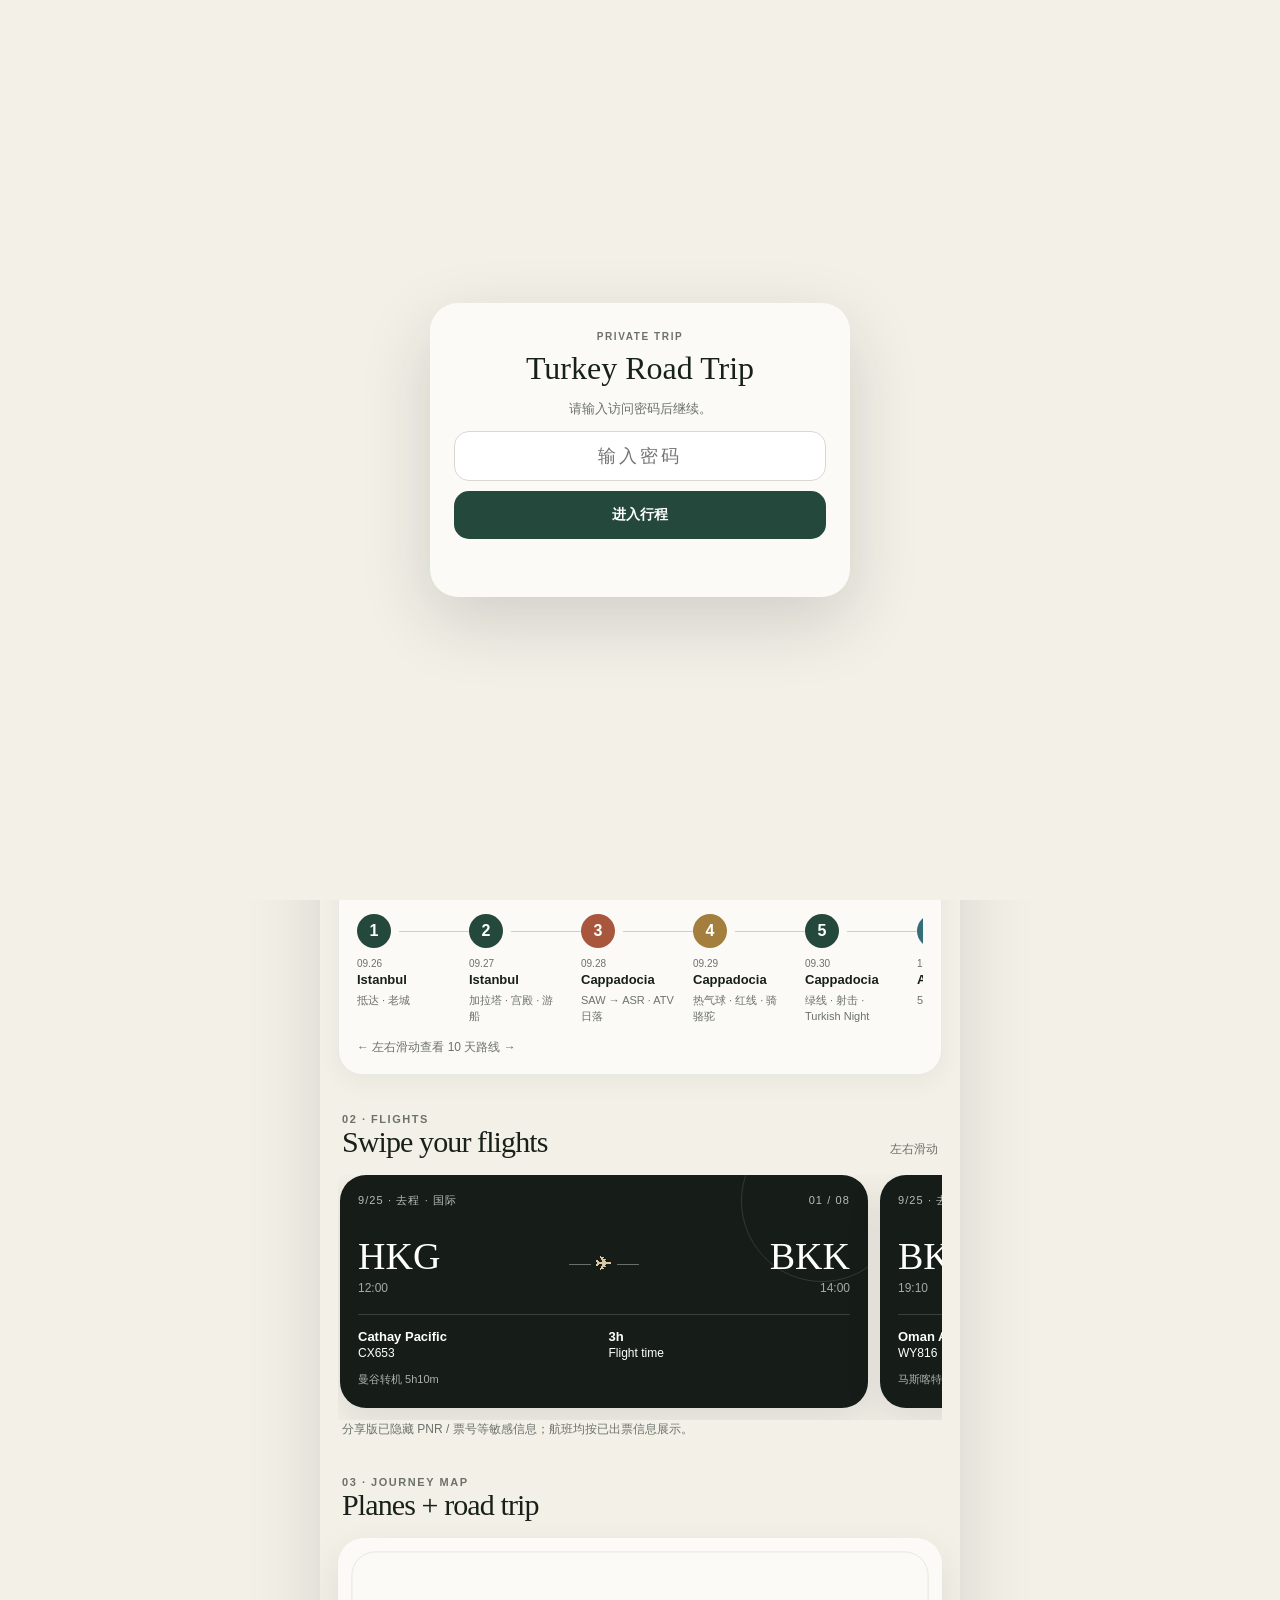
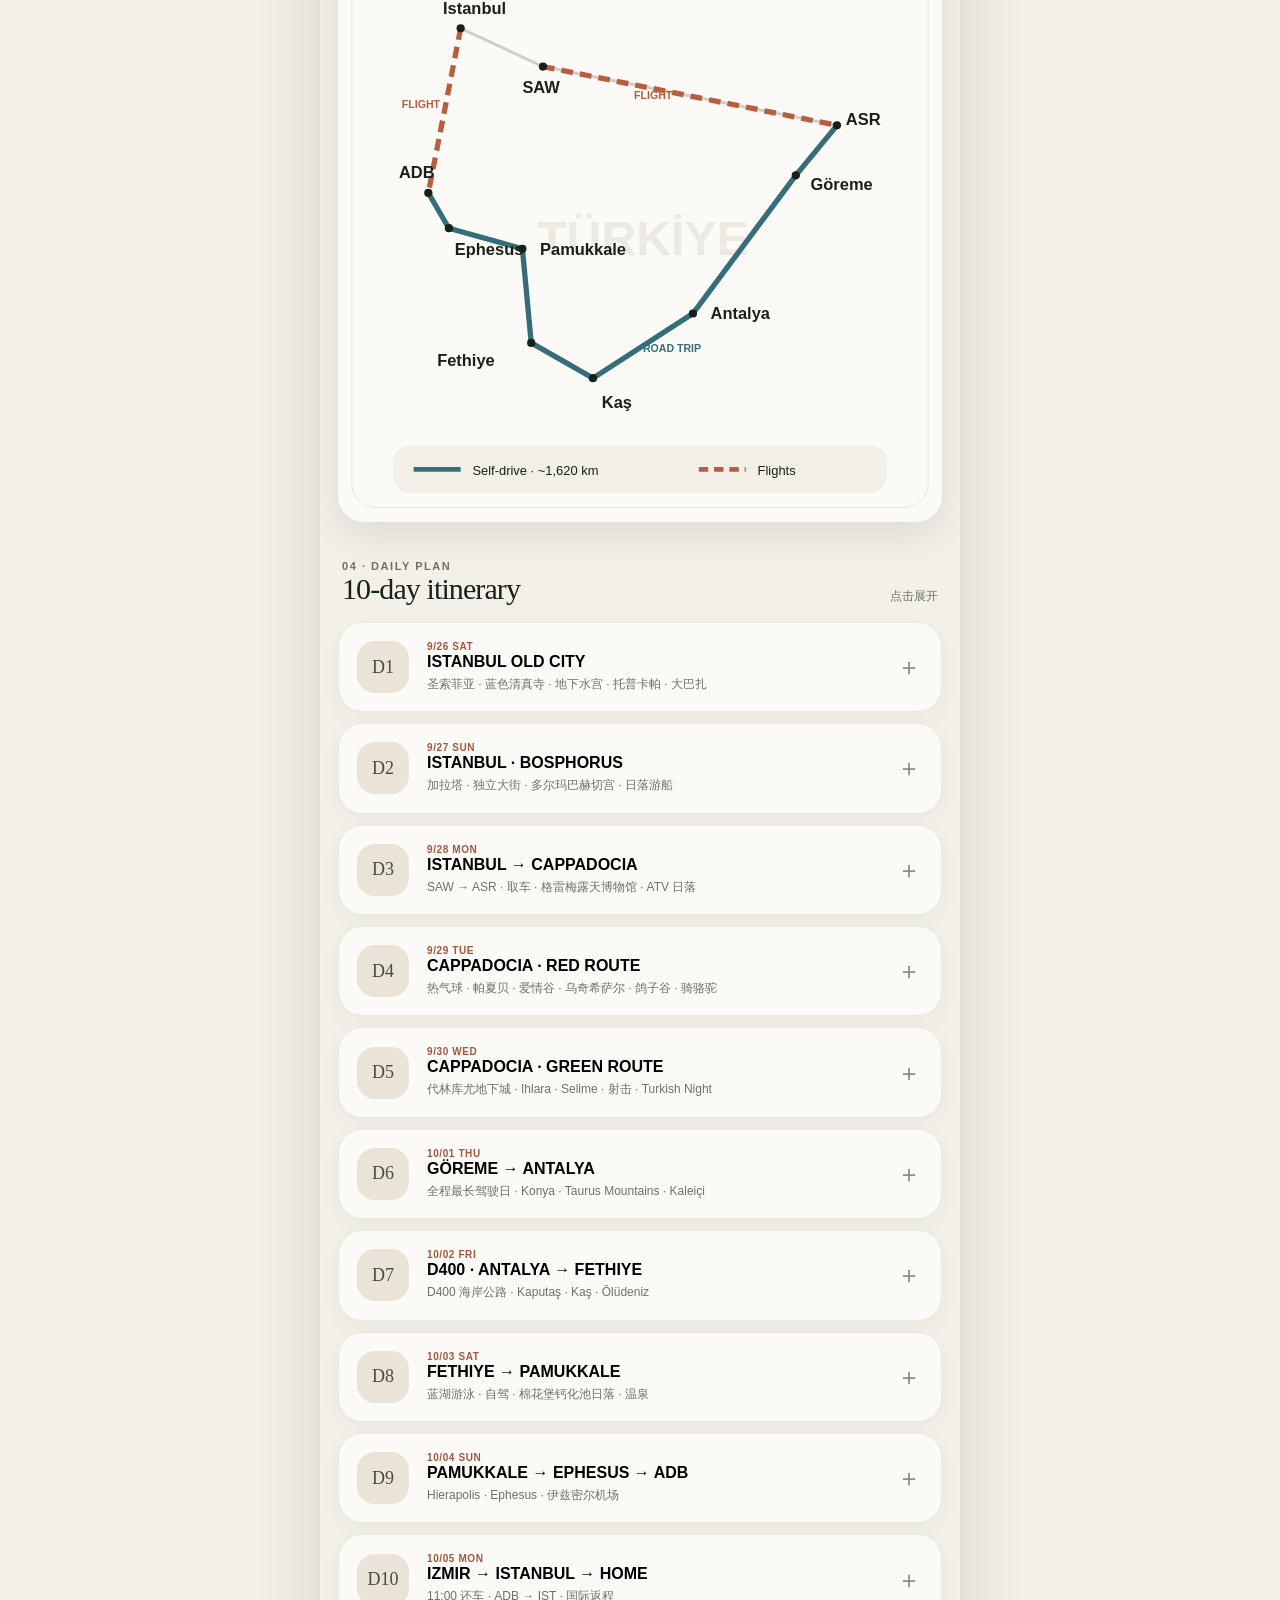
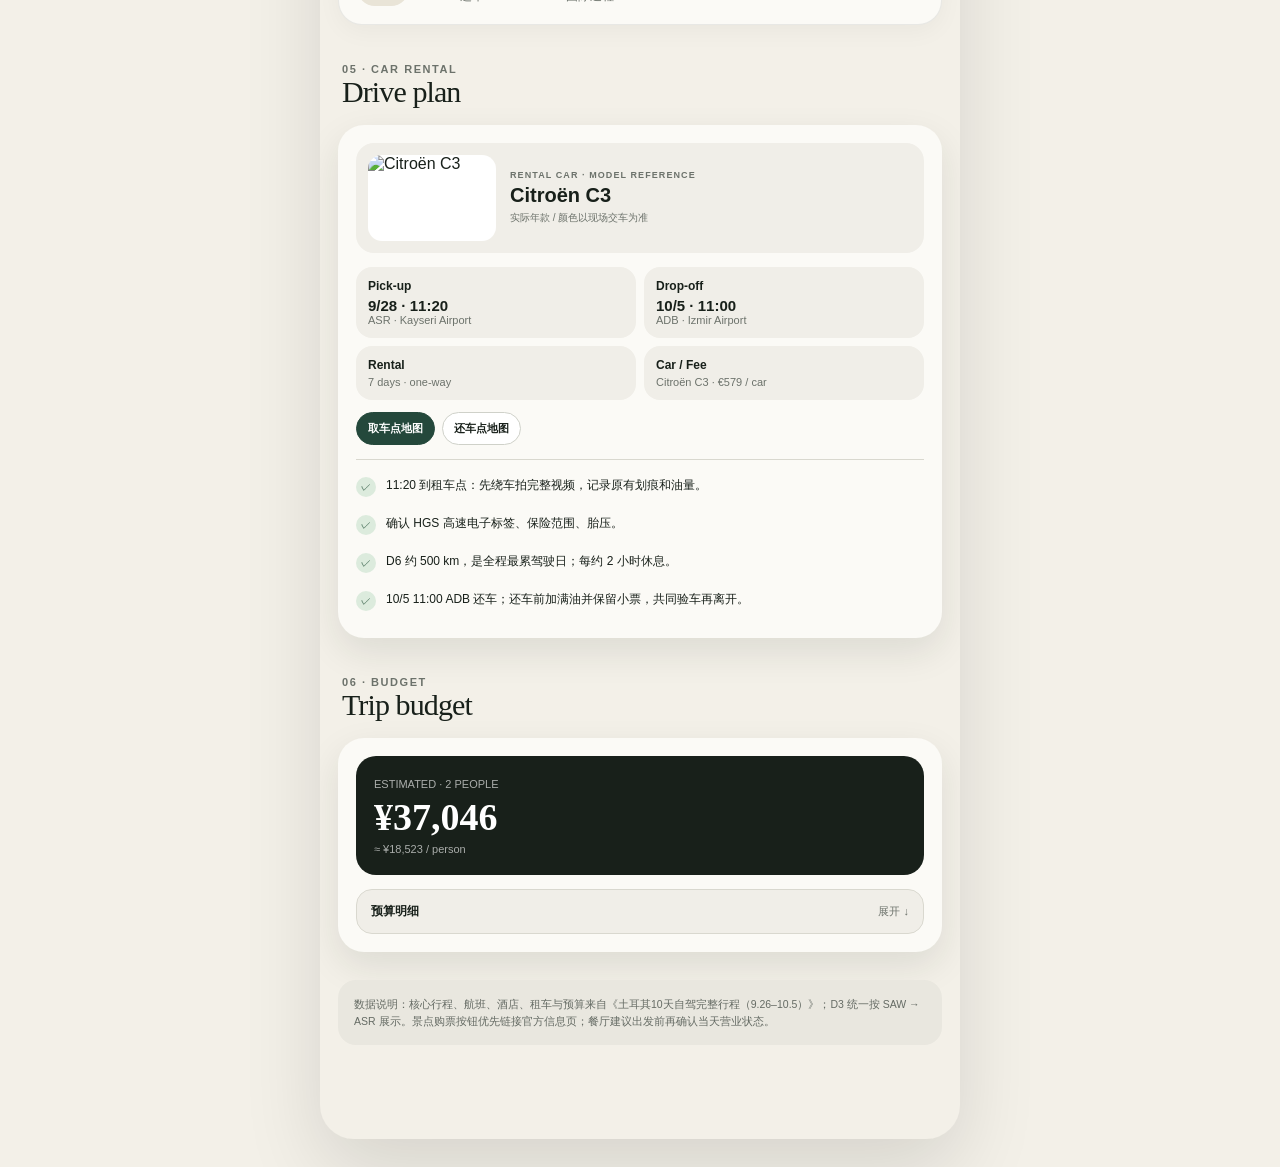
==== commit 2252e11f: "Use booked activities and complete itinerary imagery" ====
--- a/index.html
+++ b/index.html
@@ -17,7 +17,7 @@
   <img id="heroImg" alt="Cappadocia balloons" />
   <div class="hero-copy"><div class="eyebrow">Türkiye · Sep 26 — Oct 05, 2026</div><h1>Turkey<br>Road Trip</h1><p>伊斯坦布尔 → 卡帕多奇亚 → 地中海 D400 → 棉花堡 → 以弗所 → 伊兹密尔</p><div class="hero-stats"><div class="hero-stat"><b>10</b><span>Days</span></div><div class="hero-stat"><b>9</b><span>Nights</span></div><div class="hero-stat"><b>~1,620</b><span>KM</span></div><div class="hero-stat"><b>2</b><span>People</span></div></div></div>
 </header>
-<section class="section"><div class="section-head"><div><div class="kicker">01 · Overview</div><h2>10天行程总览</h2></div></div><div class="trip-overview"><div class="topline">SEP 26 — OCT 05</div><h3>10天9晚 · Istanbul → Cappadocia → Mediterranean Coast → Izmir</h3><div class="summary">城市漫游 · 热气球 · <b>D400</b> 自驾 · 棉花堡 · 以弗所</div><div class="trip-timeline"><div class="tl-item"><div class="tl-dot">1</div><div class="tl-date">09.26</div><div class="tl-city">Istanbul</div><div class="tl-note">抵达 · 老城</div></div><div class="tl-item"><div class="tl-dot">2</div><div class="tl-date">09.27</div><div class="tl-city">Istanbul</div><div class="tl-note">加拉塔 · 宫殿 · 游船</div></div><div class="tl-item"><div class="tl-dot is-flight">3</div><div class="tl-date">09.28</div><div class="tl-city">Cappadocia</div><div class="tl-note">SAW → ASR · 取车</div></div><div class="tl-item"><div class="tl-dot is-highlight">4</div><div class="tl-date">09.29</div><div class="tl-city">Cappadocia</div><div class="tl-note">热气球 · 红线</div></div><div class="tl-item"><div class="tl-dot">5</div><div class="tl-date">09.30</div><div class="tl-city">Cappadocia</div><div class="tl-note">绿线 · 地下城</div></div><div class="tl-item"><div class="tl-dot is-drive">6</div><div class="tl-date">10.01</div><div class="tl-city">Antalya</div><div class="tl-note">500 km 长途自驾</div></div><div class="tl-item"><div class="tl-dot is-drive">7</div><div class="tl-date">10.02</div><div class="tl-city">Fethiye</div><div class="tl-note">D400 · Kaş · Kaputaş</div></div><div class="tl-item"><div class="tl-dot is-drive">8</div><div class="tl-date">10.03</div><div class="tl-city">Pamukkale</div><div class="tl-note">蓝湖 · 棉花堡日落</div></div><div class="tl-item"><div class="tl-dot is-drive">9</div><div class="tl-date">10.04</div><div class="tl-city">Izmir</div><div class="tl-note">以弗所 · 机场酒店</div></div><div class="tl-item"><div class="tl-dot is-flight">10</div><div class="tl-date">10.05</div><div class="tl-city">Home</div><div class="tl-note">还车 · ADB → IST · 返程</div></div></div><div class="trip-hint">← 左右滑动查看 10 天路线 →</div></div></section>
+<section class="section"><div class="section-head"><div><div class="kicker">01 · Overview</div><h2>10天行程总览</h2></div></div><div class="trip-overview"><div class="topline">SEP 26 — OCT 05</div><h3>10天9晚 · Istanbul → Cappadocia → Mediterranean Coast → Izmir</h3><div class="summary">城市漫游 · 热气球 · <b>ATV</b> · 骑骆驼 · Turkish Night · <b>D400</b> 自驾 · 棉花堡 · 以弗所</div><div class="trip-timeline"><div class="tl-item"><div class="tl-dot">1</div><div class="tl-date">09.26</div><div class="tl-city">Istanbul</div><div class="tl-note">抵达 · 老城</div></div><div class="tl-item"><div class="tl-dot">2</div><div class="tl-date">09.27</div><div class="tl-city">Istanbul</div><div class="tl-note">加拉塔 · 宫殿 · 游船</div></div><div class="tl-item"><div class="tl-dot is-flight">3</div><div class="tl-date">09.28</div><div class="tl-city">Cappadocia</div><div class="tl-note">SAW → ASR · ATV 日落</div></div><div class="tl-item"><div class="tl-dot is-highlight">4</div><div class="tl-date">09.29</div><div class="tl-city">Cappadocia</div><div class="tl-note">热气球 · 红线 · 骑骆驼</div></div><div class="tl-item"><div class="tl-dot">5</div><div class="tl-date">09.30</div><div class="tl-city">Cappadocia</div><div class="tl-note">绿线 · 射击 · Turkish Night</div></div><div class="tl-item"><div class="tl-dot is-drive">6</div><div class="tl-date">10.01</div><div class="tl-city">Antalya</div><div class="tl-note">500 km 长途自驾</div></div><div class="tl-item"><div class="tl-dot is-drive">7</div><div class="tl-date">10.02</div><div class="tl-city">Fethiye</div><div class="tl-note">D400 · Kaş · Kaputaş</div></div><div class="tl-item"><div class="tl-dot is-drive">8</div><div class="tl-date">10.03</div><div class="tl-city">Pamukkale</div><div class="tl-note">蓝湖 · 棉花堡日落</div></div><div class="tl-item"><div class="tl-dot is-drive">9</div><div class="tl-date">10.04</div><div class="tl-city">Izmir</div><div class="tl-note">以弗所 · 机场酒店</div></div><div class="tl-item"><div class="tl-dot is-flight">10</div><div class="tl-date">10.05</div><div class="tl-city">Home</div><div class="tl-note">还车 · ADB → IST · 返程</div></div></div><div class="trip-hint">← 左右滑动查看 10 天路线 →</div></div></section>
 <section class="section" id="flights"><div class="section-head"><div><div class="kicker">02 · Flights</div><h2>Swipe your flights</h2></div><div class="small">左右滑动</div></div><div class="flights" id="flightDeck"></div><div class="small" style="padding:0 4px">分享版已隐藏 PNR / 票号等敏感信息；航班均按已出票信息展示。</div></section>
 <section class="section" id="map"><div class="section-head"><div><div class="kicker">03 · Journey Map</div><h2>Planes + road trip</h2></div></div><div class="map-card single-route"><svg class="single-route-img" viewBox="0 0 1000 965" role="img" aria-label="Turkey flight and road trip route" xmlns="http://www.w3.org/2000/svg"><rect x="10" y="10" width="980" height="945" rx="40" fill="#fbfaf6" stroke="#d9d8cf"/><text x="505" y="525" text-anchor="middle" font-family="Arial,sans-serif" font-size="82" font-weight="700" fill="#ece9e1">TÜRKİYE</text><polyline points="195,140 335,205 835,305" fill="none" stroke="#d0cec6" stroke-width="5"/><polyline points="195,140 140,420" fill="none" stroke="#b95d40" stroke-width="9" stroke-dasharray="20 12"/><polyline points="335,205 835,305" fill="none" stroke="#b95d40" stroke-width="9" stroke-dasharray="20 12"/><polyline points="835,305 765,390 590,625 420,735 315,675 300,515 175,480 140,420" fill="none" stroke="#356e79" stroke-width="9"/><g fill="#18201a"><circle cx="195" cy="140" r="7"/><circle cx="335" cy="205" r="7"/><circle cx="835" cy="305" r="7"/><circle cx="765" cy="390" r="7"/><circle cx="590" cy="625" r="7"/><circle cx="420" cy="735" r="7"/><circle cx="315" cy="675" r="7"/><circle cx="300" cy="515" r="7"/><circle cx="175" cy="480" r="7"/><circle cx="140" cy="420" r="7"/></g><g font-family="Arial,sans-serif" font-size="28" font-weight="700" fill="#18201a"><text x="165" y="115">Istanbul</text><text x="300" y="250">SAW</text><text x="850" y="305">ASR</text><text x="790" y="415">Göreme</text><text x="620" y="635">Antalya</text><text x="435" y="785">Kaş</text><text x="155" y="715">Fethiye</text><text x="330" y="525">Pamukkale</text><text x="185" y="525">Ephesus</text><text x="90" y="395">ADB</text></g><text x="95" y="275" font-family="Arial,sans-serif" font-size="18" font-weight="700" fill="#b95d40">FLIGHT</text><text x="490" y="260" font-family="Arial,sans-serif" font-size="18" font-weight="700" fill="#b95d40">FLIGHT</text><text x="505" y="690" font-family="Arial,sans-serif" font-size="18" font-weight="700" fill="#356e79">ROAD TRIP</text><rect x="80" y="850" width="840" height="80" rx="28" fill="#f2efe7"/><line x1="115" y1="890" x2="195" y2="890" stroke="#356e79" stroke-width="8"/><text x="215" y="899" font-family="Arial,sans-serif" font-size="22" fill="#18201a">Self-drive · ~1,620 km</text><line x1="600" y1="890" x2="680" y2="890" stroke="#b95d40" stroke-width="8" stroke-dasharray="16 10"/><text x="700" y="899" font-family="Arial,sans-serif" font-size="22" fill="#18201a">Flights</text></svg></div></section>
 <section class="section" id="days"><div class="section-head"><div><div class="kicker">04 · Daily Plan</div><h2>10-day itinerary</h2></div><div class="small">点击展开</div></div><div class="days" id="daysList"></div></section>
@@ -33,8 +33,9 @@
 <script src="restaurant_images_v10.js?v=15"></script>
 <script src="image-loader-v12.js?v=15"></script>
 <script src="hero_image_v14.js?v=15"></script>
-<script src="image-overrides-v15.js?v=15"></script>
-<script src="app.js?v=15"></script>
+<script src="image-overrides-v15.js?v=19"></script>
+<script src="booking-overrides-v20.js?v=20"></script>
+<script src="app.js?v=20"></script>
 <script>
 function toggleBudgetDetails(btn){const box=document.getElementById('budgetDetails');const open=box.classList.toggle('show');btn.classList.toggle('open',open);btn.querySelector('span').textContent=open?'收起 ↑':'展开 ↓';}
 const _tripImageFallback=window.imageFallback;window.imageFallback=function(img,label){if(img&&img.closest&&img.closest('.eat')){img.onerror=null;const card=img.closest('.eat');if(card)card.classList.add('no-photo');img.remove();return;}return _tripImageFallback(img,label);};
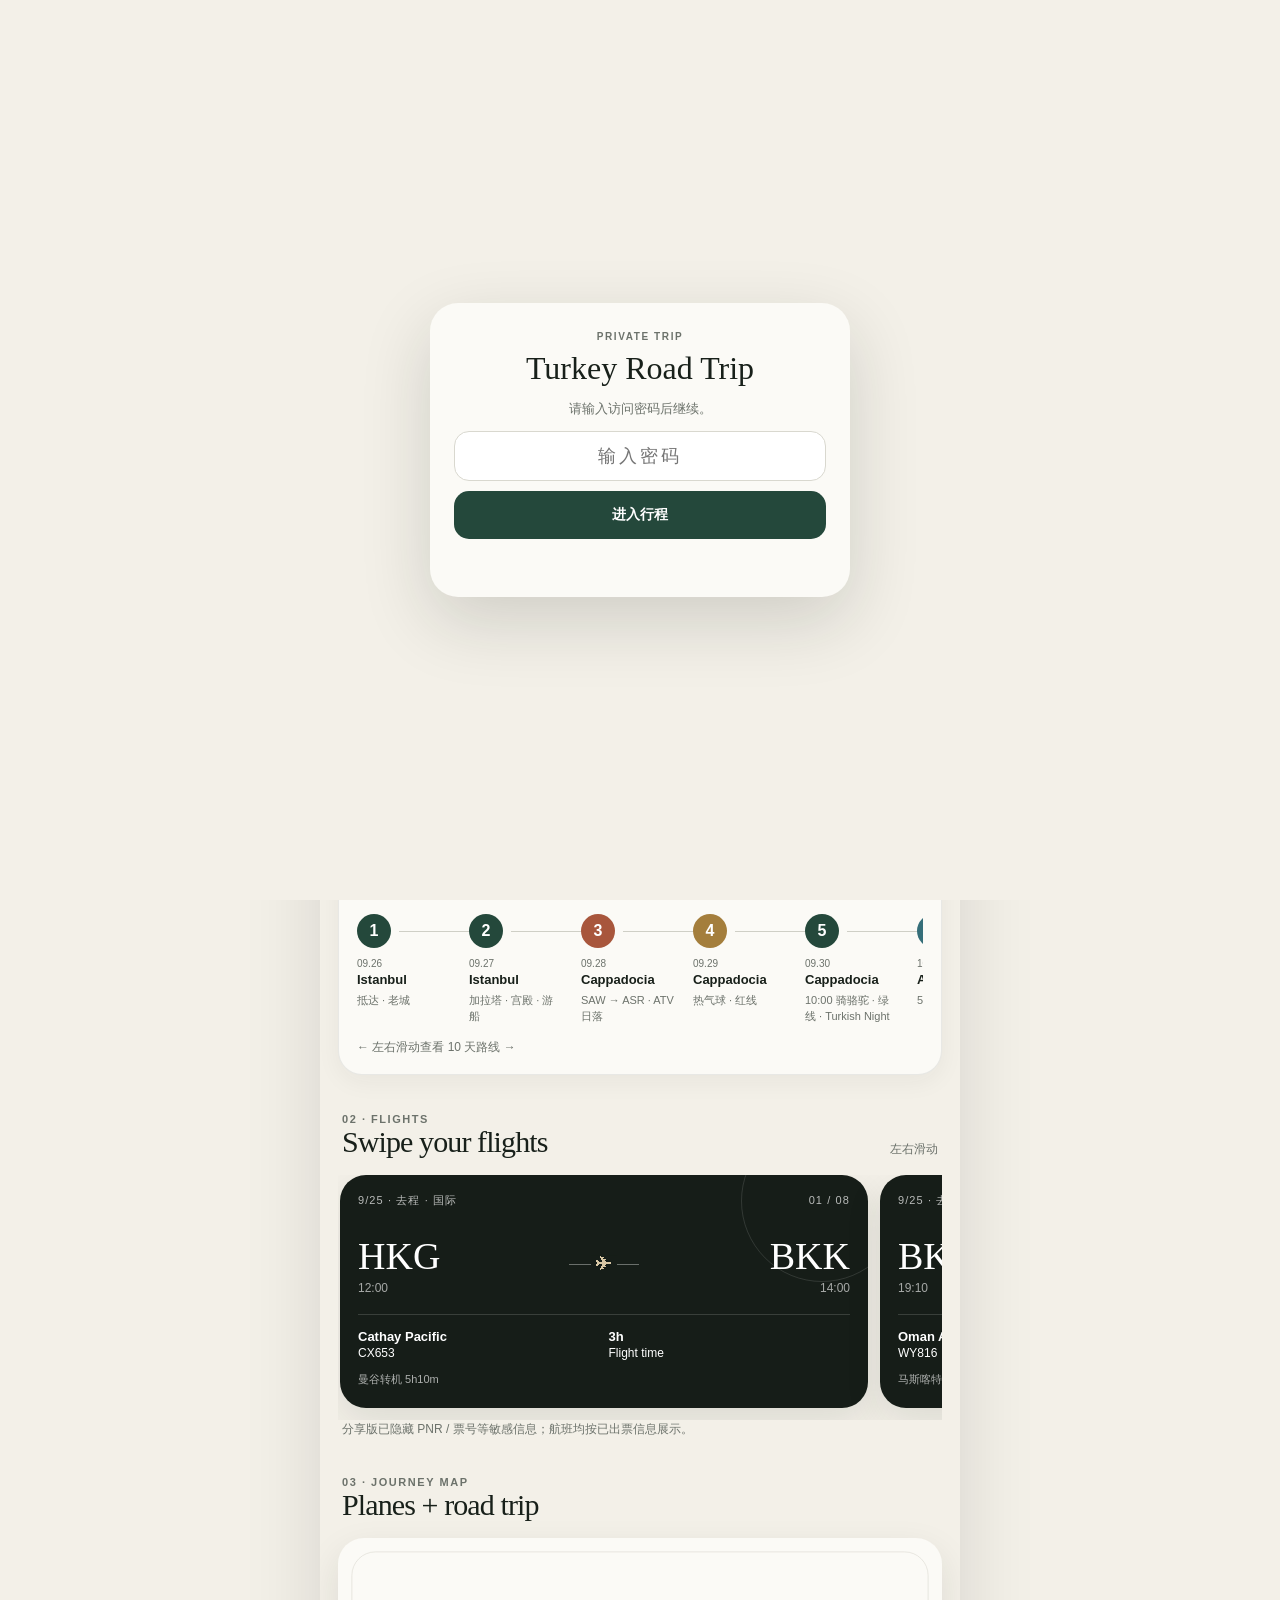
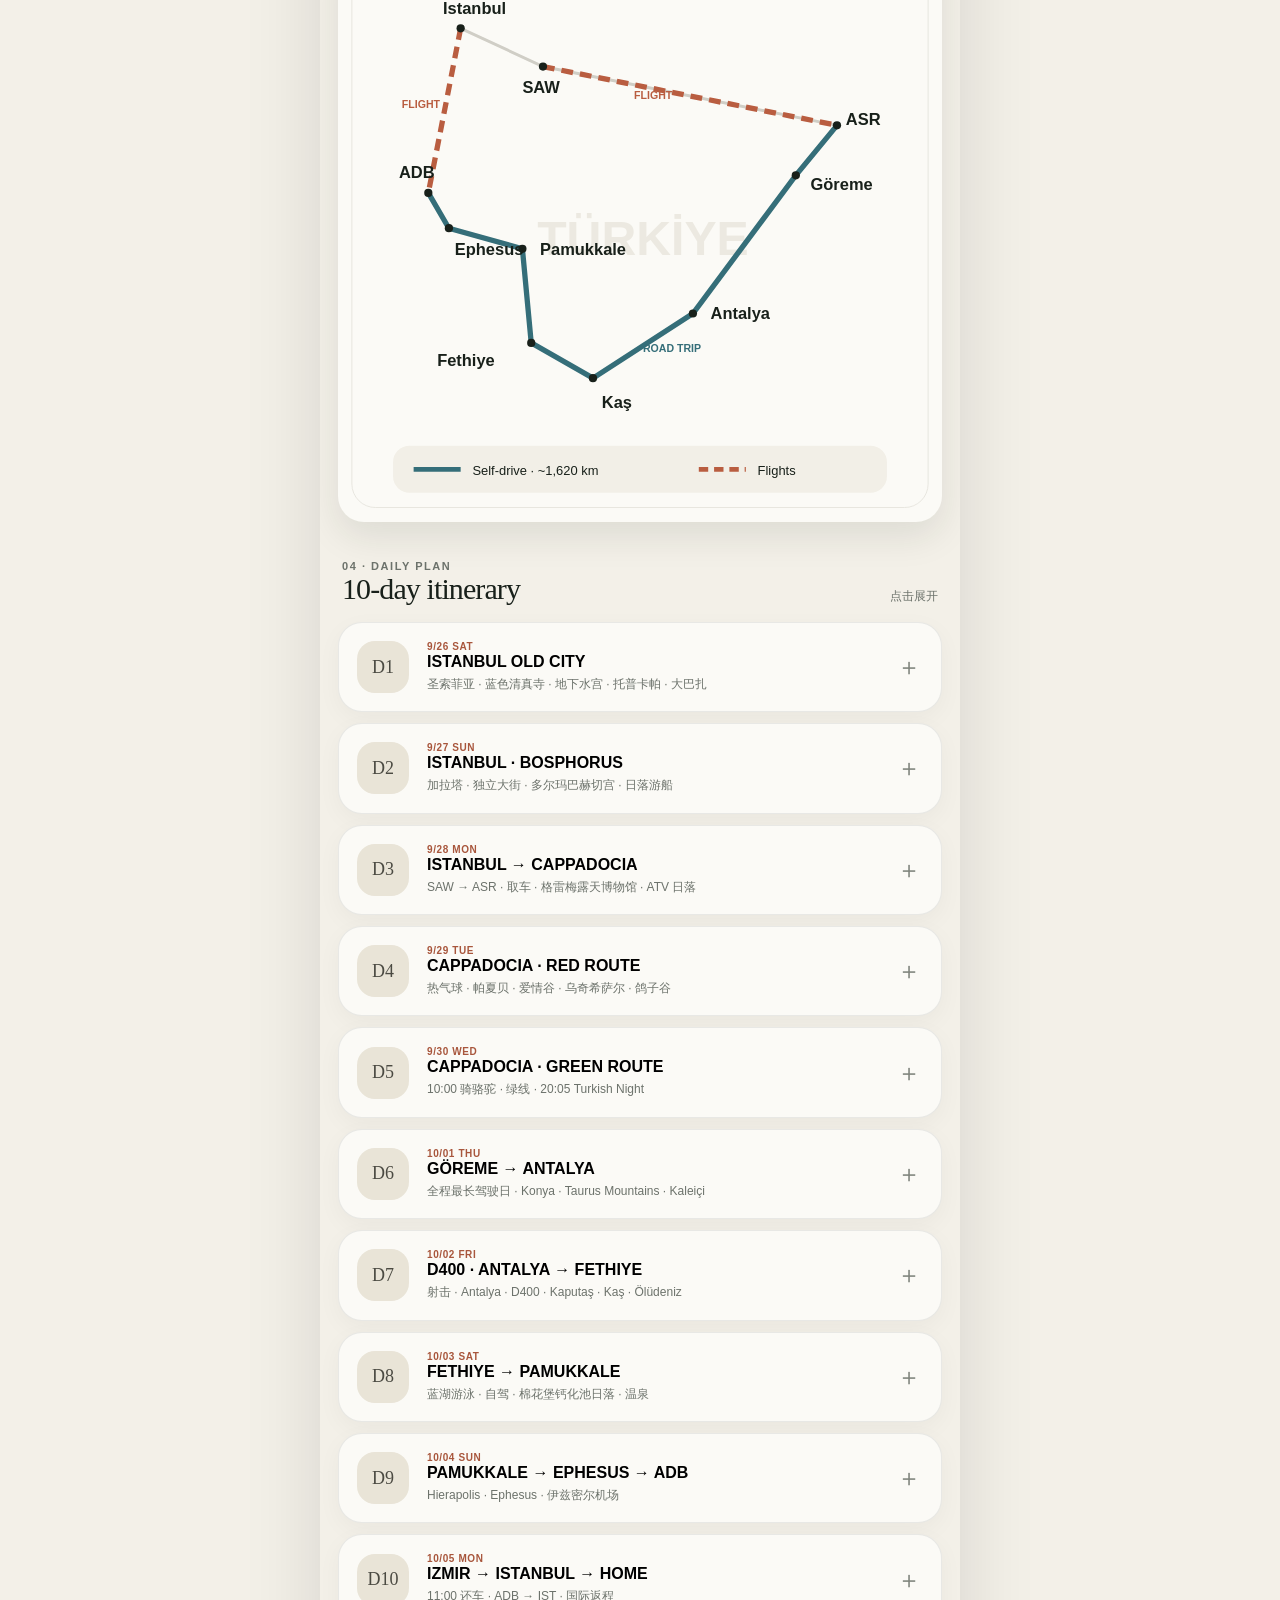
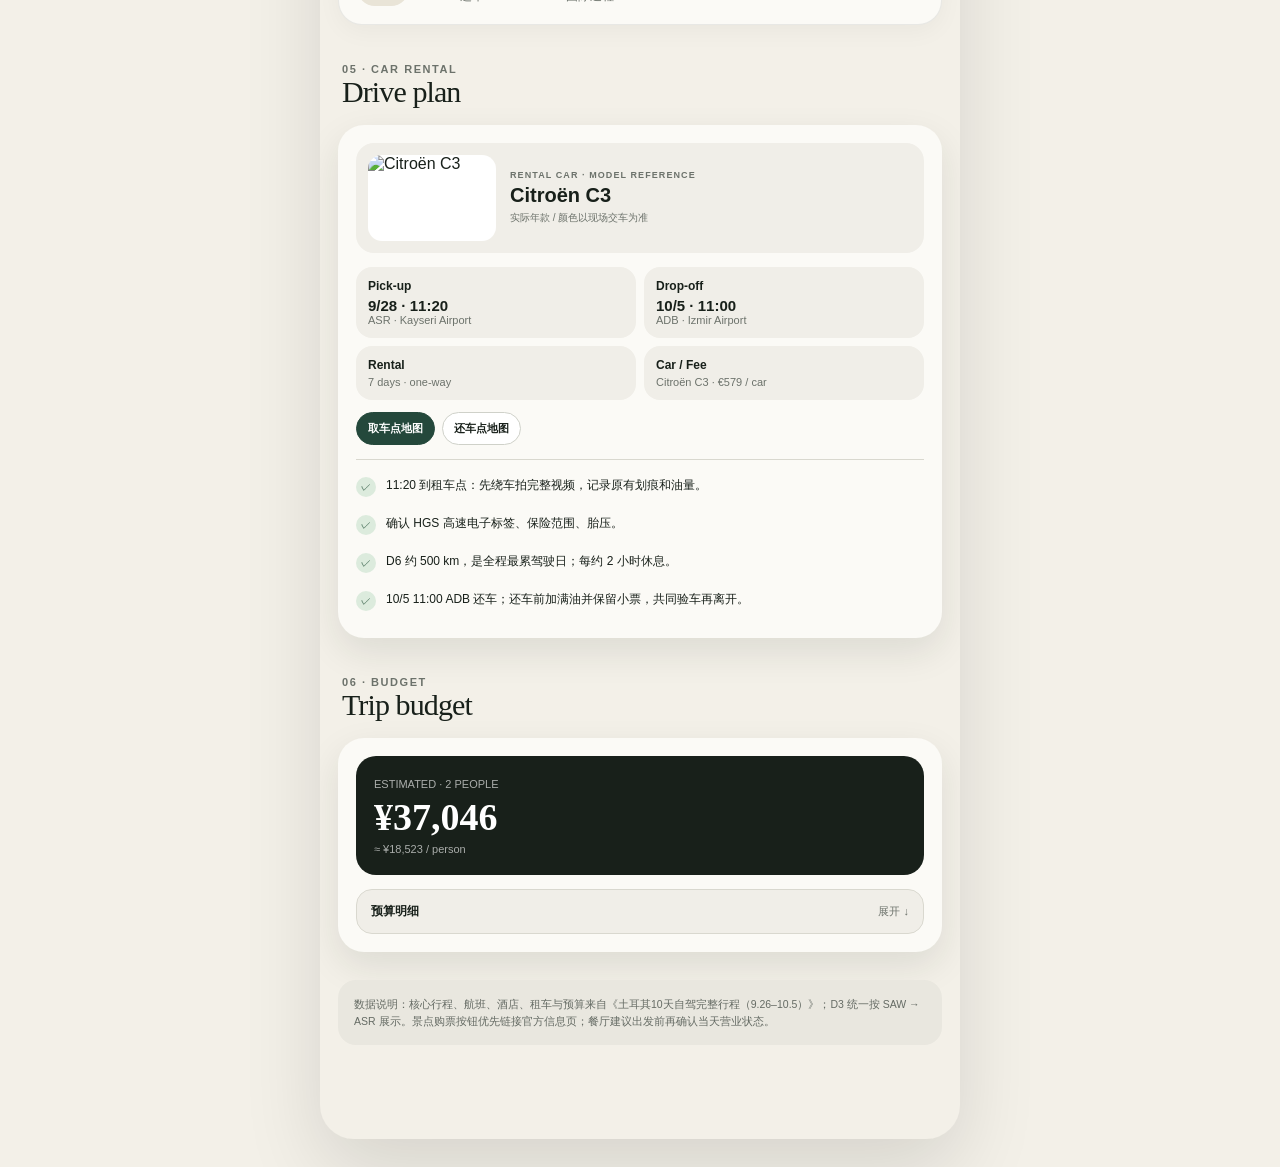
==== commit 6c491185: "Update camel to Sep 30 10am and shooting to day 7 morning" ====
--- a/index.html
+++ b/index.html
@@ -17,7 +17,7 @@
   <img id="heroImg" alt="Cappadocia balloons" />
   <div class="hero-copy"><div class="eyebrow">Türkiye · Sep 26 — Oct 05, 2026</div><h1>Turkey<br>Road Trip</h1><p>伊斯坦布尔 → 卡帕多奇亚 → 地中海 D400 → 棉花堡 → 以弗所 → 伊兹密尔</p><div class="hero-stats"><div class="hero-stat"><b>10</b><span>Days</span></div><div class="hero-stat"><b>9</b><span>Nights</span></div><div class="hero-stat"><b>~1,620</b><span>KM</span></div><div class="hero-stat"><b>2</b><span>People</span></div></div></div>
 </header>
-<section class="section"><div class="section-head"><div><div class="kicker">01 · Overview</div><h2>10天行程总览</h2></div></div><div class="trip-overview"><div class="topline">SEP 26 — OCT 05</div><h3>10天9晚 · Istanbul → Cappadocia → Mediterranean Coast → Izmir</h3><div class="summary">城市漫游 · 热气球 · <b>ATV</b> · 骑骆驼 · Turkish Night · <b>D400</b> 自驾 · 棉花堡 · 以弗所</div><div class="trip-timeline"><div class="tl-item"><div class="tl-dot">1</div><div class="tl-date">09.26</div><div class="tl-city">Istanbul</div><div class="tl-note">抵达 · 老城</div></div><div class="tl-item"><div class="tl-dot">2</div><div class="tl-date">09.27</div><div class="tl-city">Istanbul</div><div class="tl-note">加拉塔 · 宫殿 · 游船</div></div><div class="tl-item"><div class="tl-dot is-flight">3</div><div class="tl-date">09.28</div><div class="tl-city">Cappadocia</div><div class="tl-note">SAW → ASR · ATV 日落</div></div><div class="tl-item"><div class="tl-dot is-highlight">4</div><div class="tl-date">09.29</div><div class="tl-city">Cappadocia</div><div class="tl-note">热气球 · 红线 · 骑骆驼</div></div><div class="tl-item"><div class="tl-dot">5</div><div class="tl-date">09.30</div><div class="tl-city">Cappadocia</div><div class="tl-note">绿线 · 射击 · Turkish Night</div></div><div class="tl-item"><div class="tl-dot is-drive">6</div><div class="tl-date">10.01</div><div class="tl-city">Antalya</div><div class="tl-note">500 km 长途自驾</div></div><div class="tl-item"><div class="tl-dot is-drive">7</div><div class="tl-date">10.02</div><div class="tl-city">Fethiye</div><div class="tl-note">D400 · Kaş · Kaputaş</div></div><div class="tl-item"><div class="tl-dot is-drive">8</div><div class="tl-date">10.03</div><div class="tl-city">Pamukkale</div><div class="tl-note">蓝湖 · 棉花堡日落</div></div><div class="tl-item"><div class="tl-dot is-drive">9</div><div class="tl-date">10.04</div><div class="tl-city">Izmir</div><div class="tl-note">以弗所 · 机场酒店</div></div><div class="tl-item"><div class="tl-dot is-flight">10</div><div class="tl-date">10.05</div><div class="tl-city">Home</div><div class="tl-note">还车 · ADB → IST · 返程</div></div></div><div class="trip-hint">← 左右滑动查看 10 天路线 →</div></div></section>
+<section class="section"><div class="section-head"><div><div class="kicker">01 · Overview</div><h2>10天行程总览</h2></div></div><div class="trip-overview"><div class="topline">SEP 26 — OCT 05</div><h3>10天9晚 · Istanbul → Cappadocia → Mediterranean Coast → Izmir</h3><div class="summary">城市漫游 · 热气球 · <b>ATV</b> · 骑骆驼 · Turkish Night · <b>D400</b> 自驾 · 棉花堡 · 以弗所</div><div class="trip-timeline"><div class="tl-item"><div class="tl-dot">1</div><div class="tl-date">09.26</div><div class="tl-city">Istanbul</div><div class="tl-note">抵达 · 老城</div></div><div class="tl-item"><div class="tl-dot">2</div><div class="tl-date">09.27</div><div class="tl-city">Istanbul</div><div class="tl-note">加拉塔 · 宫殿 · 游船</div></div><div class="tl-item"><div class="tl-dot is-flight">3</div><div class="tl-date">09.28</div><div class="tl-city">Cappadocia</div><div class="tl-note">SAW → ASR · ATV 日落</div></div><div class="tl-item"><div class="tl-dot is-highlight">4</div><div class="tl-date">09.29</div><div class="tl-city">Cappadocia</div><div class="tl-note">热气球 · 红线</div></div><div class="tl-item"><div class="tl-dot">5</div><div class="tl-date">09.30</div><div class="tl-city">Cappadocia</div><div class="tl-note">10:00 骑骆驼 · 绿线 · Turkish Night</div></div><div class="tl-item"><div class="tl-dot is-drive">6</div><div class="tl-date">10.01</div><div class="tl-city">Antalya</div><div class="tl-note">500 km 长途自驾</div></div><div class="tl-item"><div class="tl-dot is-drive">7</div><div class="tl-date">10.02</div><div class="tl-city">Fethiye</div><div class="tl-note">射击 · D400 · Kaş · Kaputaş</div></div><div class="tl-item"><div class="tl-dot is-drive">8</div><div class="tl-date">10.03</div><div class="tl-city">Pamukkale</div><div class="tl-note">蓝湖 · 棉花堡日落</div></div><div class="tl-item"><div class="tl-dot is-drive">9</div><div class="tl-date">10.04</div><div class="tl-city">Izmir</div><div class="tl-note">以弗所 · 机场酒店</div></div><div class="tl-item"><div class="tl-dot is-flight">10</div><div class="tl-date">10.05</div><div class="tl-city">Home</div><div class="tl-note">还车 · ADB → IST · 返程</div></div></div><div class="trip-hint">← 左右滑动查看 10 天路线 →</div></div></section>
 <section class="section" id="flights"><div class="section-head"><div><div class="kicker">02 · Flights</div><h2>Swipe your flights</h2></div><div class="small">左右滑动</div></div><div class="flights" id="flightDeck"></div><div class="small" style="padding:0 4px">分享版已隐藏 PNR / 票号等敏感信息；航班均按已出票信息展示。</div></section>
 <section class="section" id="map"><div class="section-head"><div><div class="kicker">03 · Journey Map</div><h2>Planes + road trip</h2></div></div><div class="map-card single-route"><svg class="single-route-img" viewBox="0 0 1000 965" role="img" aria-label="Turkey flight and road trip route" xmlns="http://www.w3.org/2000/svg"><rect x="10" y="10" width="980" height="945" rx="40" fill="#fbfaf6" stroke="#d9d8cf"/><text x="505" y="525" text-anchor="middle" font-family="Arial,sans-serif" font-size="82" font-weight="700" fill="#ece9e1">TÜRKİYE</text><polyline points="195,140 335,205 835,305" fill="none" stroke="#d0cec6" stroke-width="5"/><polyline points="195,140 140,420" fill="none" stroke="#b95d40" stroke-width="9" stroke-dasharray="20 12"/><polyline points="335,205 835,305" fill="none" stroke="#b95d40" stroke-width="9" stroke-dasharray="20 12"/><polyline points="835,305 765,390 590,625 420,735 315,675 300,515 175,480 140,420" fill="none" stroke="#356e79" stroke-width="9"/><g fill="#18201a"><circle cx="195" cy="140" r="7"/><circle cx="335" cy="205" r="7"/><circle cx="835" cy="305" r="7"/><circle cx="765" cy="390" r="7"/><circle cx="590" cy="625" r="7"/><circle cx="420" cy="735" r="7"/><circle cx="315" cy="675" r="7"/><circle cx="300" cy="515" r="7"/><circle cx="175" cy="480" r="7"/><circle cx="140" cy="420" r="7"/></g><g font-family="Arial,sans-serif" font-size="28" font-weight="700" fill="#18201a"><text x="165" y="115">Istanbul</text><text x="300" y="250">SAW</text><text x="850" y="305">ASR</text><text x="790" y="415">Göreme</text><text x="620" y="635">Antalya</text><text x="435" y="785">Kaş</text><text x="155" y="715">Fethiye</text><text x="330" y="525">Pamukkale</text><text x="185" y="525">Ephesus</text><text x="90" y="395">ADB</text></g><text x="95" y="275" font-family="Arial,sans-serif" font-size="18" font-weight="700" fill="#b95d40">FLIGHT</text><text x="490" y="260" font-family="Arial,sans-serif" font-size="18" font-weight="700" fill="#b95d40">FLIGHT</text><text x="505" y="690" font-family="Arial,sans-serif" font-size="18" font-weight="700" fill="#356e79">ROAD TRIP</text><rect x="80" y="850" width="840" height="80" rx="28" fill="#f2efe7"/><line x1="115" y1="890" x2="195" y2="890" stroke="#356e79" stroke-width="8"/><text x="215" y="899" font-family="Arial,sans-serif" font-size="22" fill="#18201a">Self-drive · ~1,620 km</text><line x1="600" y1="890" x2="680" y2="890" stroke="#b95d40" stroke-width="8" stroke-dasharray="16 10"/><text x="700" y="899" font-family="Arial,sans-serif" font-size="22" fill="#18201a">Flights</text></svg></div></section>
 <section class="section" id="days"><div class="section-head"><div><div class="kicker">04 · Daily Plan</div><h2>10-day itinerary</h2></div><div class="small">点击展开</div></div><div class="days" id="daysList"></div></section>
@@ -35,7 +35,8 @@
 <script src="hero_image_v14.js?v=15"></script>
 <script src="image-overrides-v15.js?v=19"></script>
 <script src="booking-overrides-v20.js?v=20"></script>
-<script src="app.js?v=20"></script>
+<script src="schedule-overrides-v21.js?v=21"></script>
+<script src="app.js?v=21"></script>
 <script>
 function toggleBudgetDetails(btn){const box=document.getElementById('budgetDetails');const open=box.classList.toggle('show');btn.classList.toggle('open',open);btn.querySelector('span').textContent=open?'收起 ↑':'展开 ↓';}
 const _tripImageFallback=window.imageFallback;window.imageFallback=function(img,label){if(img&&img.closest&&img.closest('.eat')){img.onerror=null;const card=img.closest('.eat');if(card)card.classList.add('no-photo');img.remove();return;}return _tripImageFallback(img,label);};
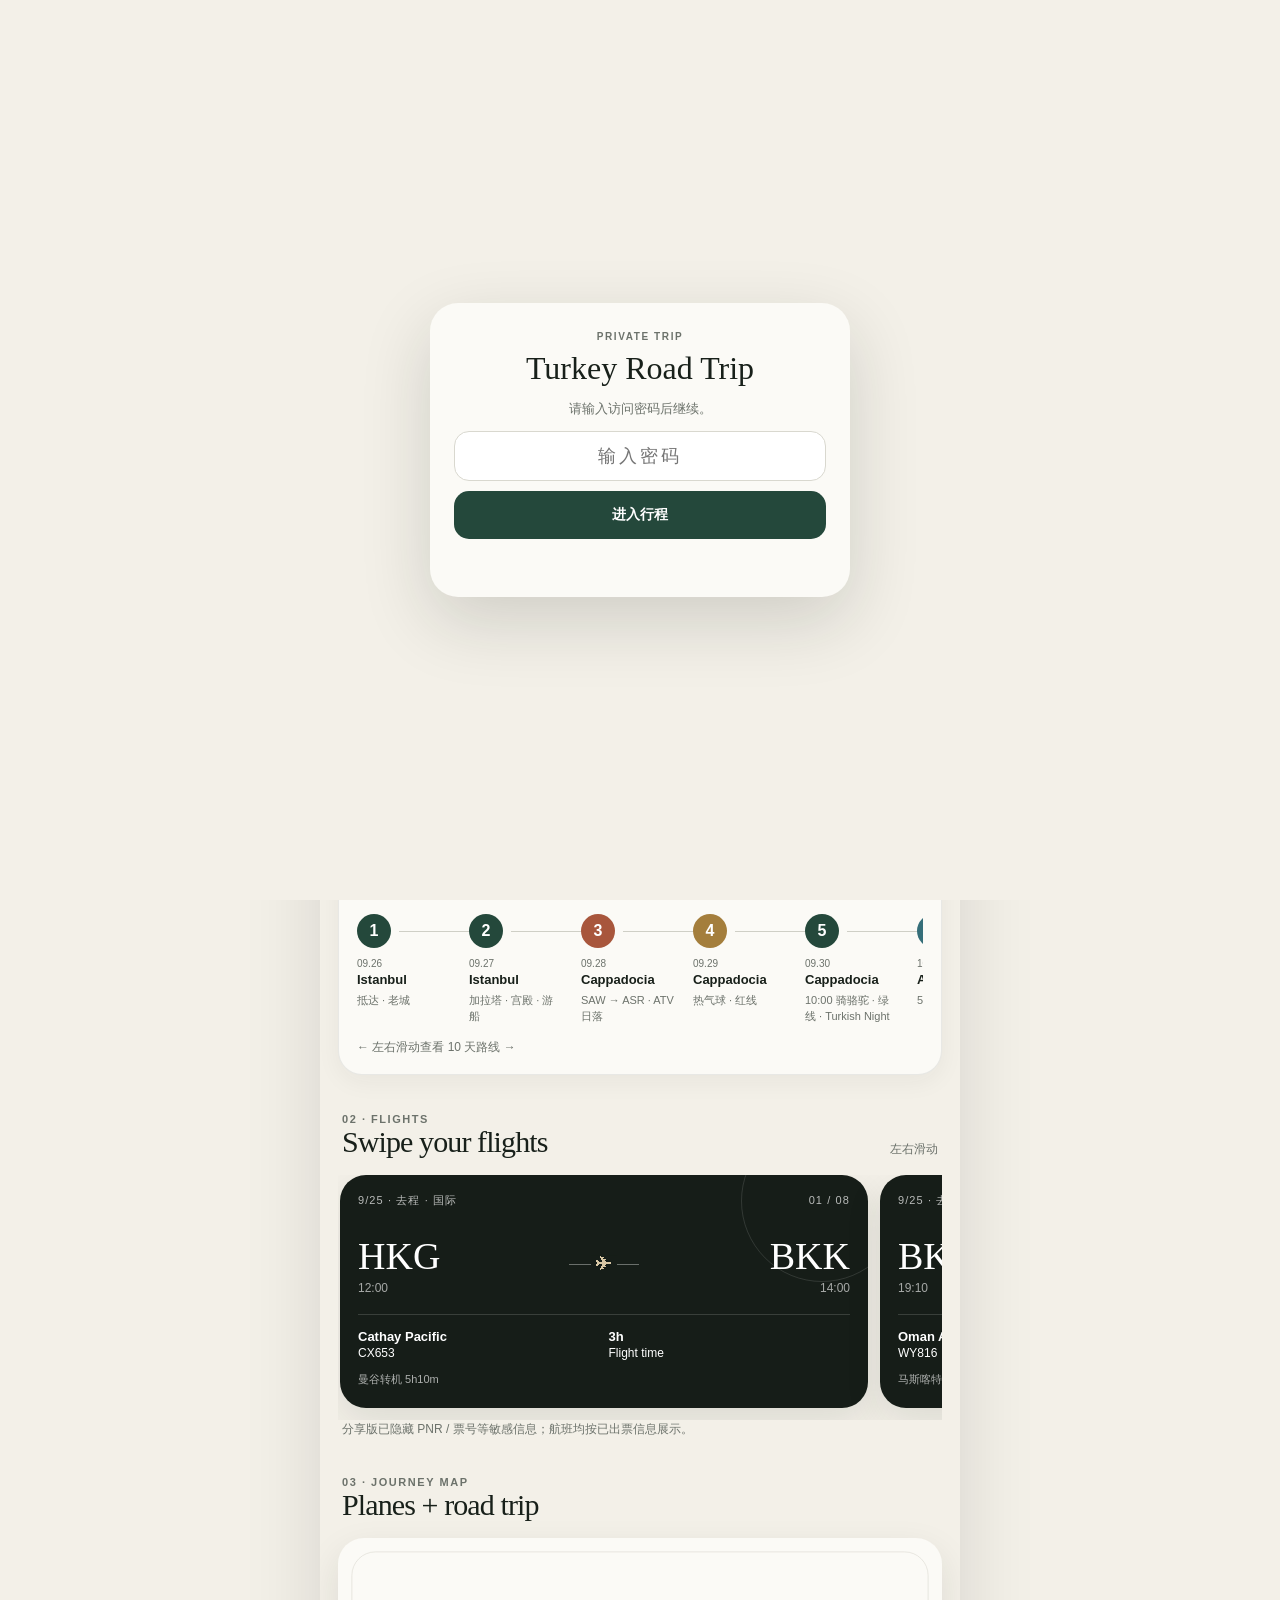
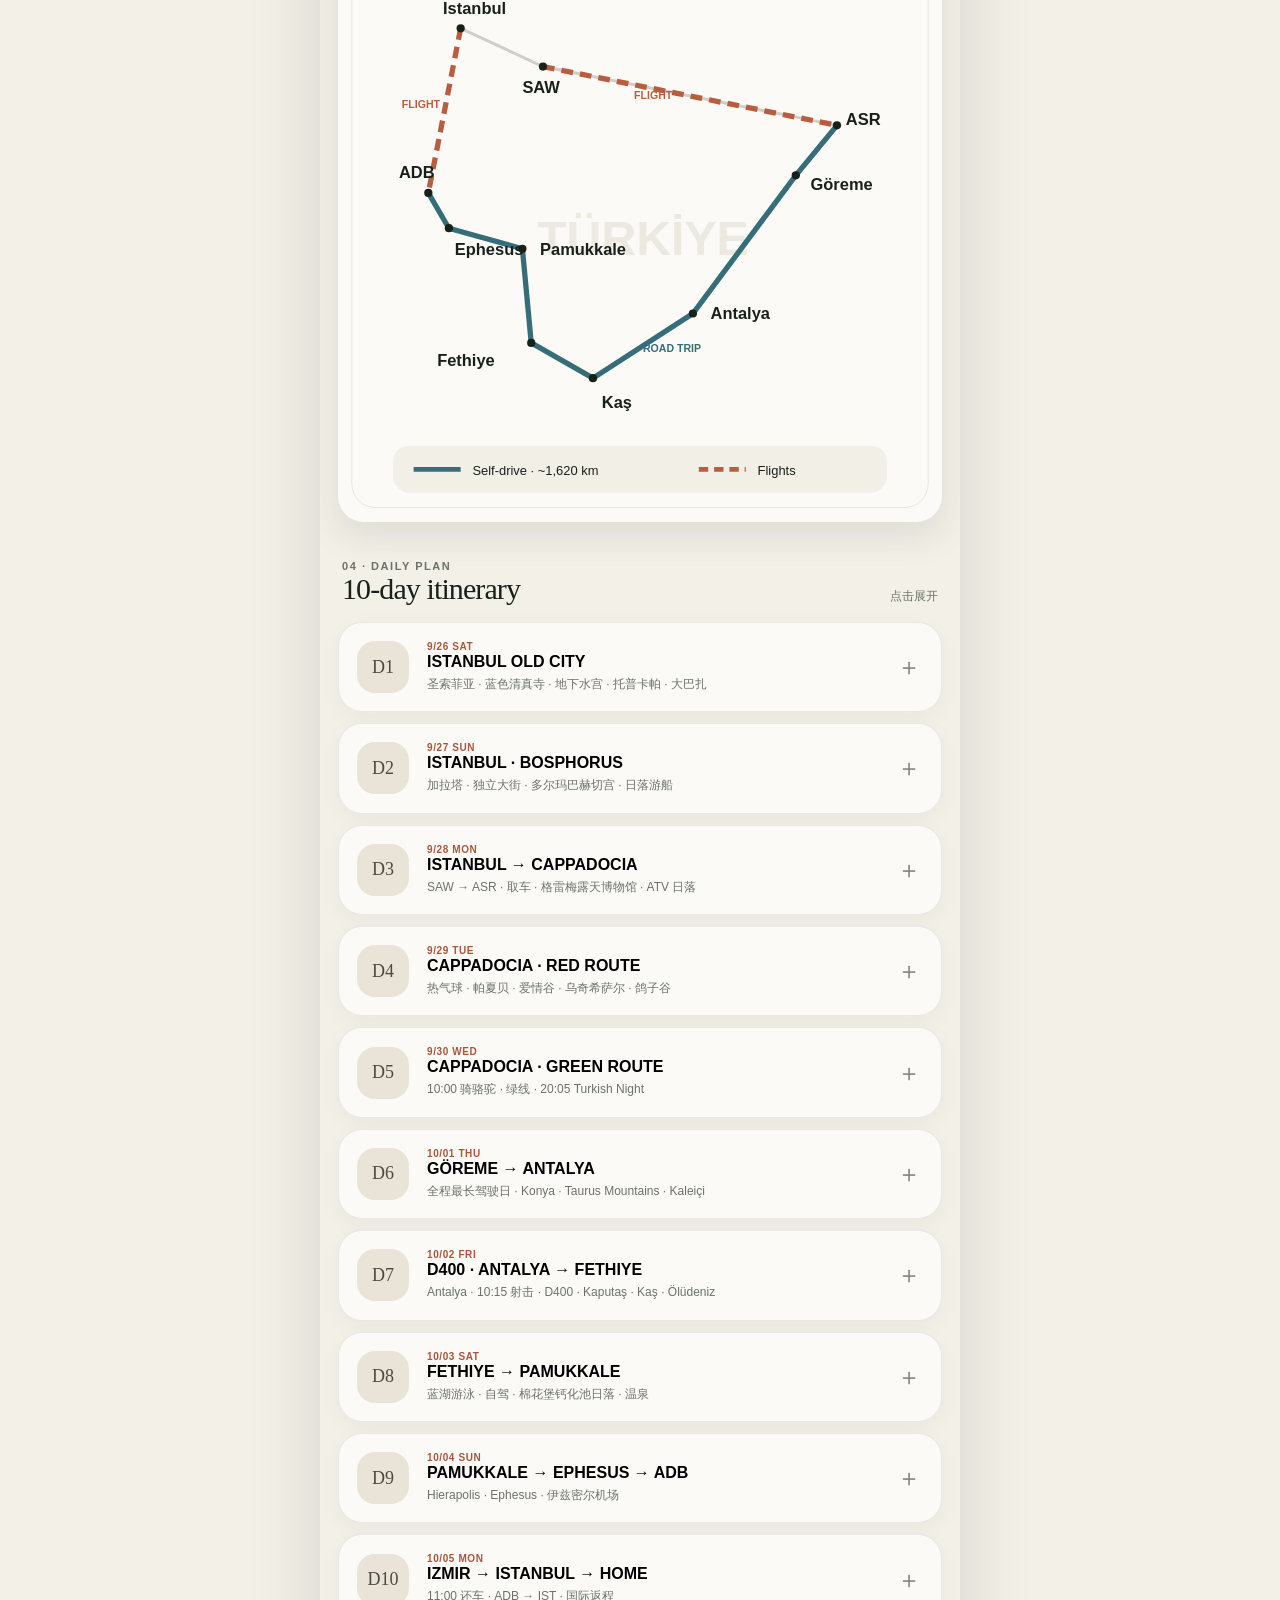
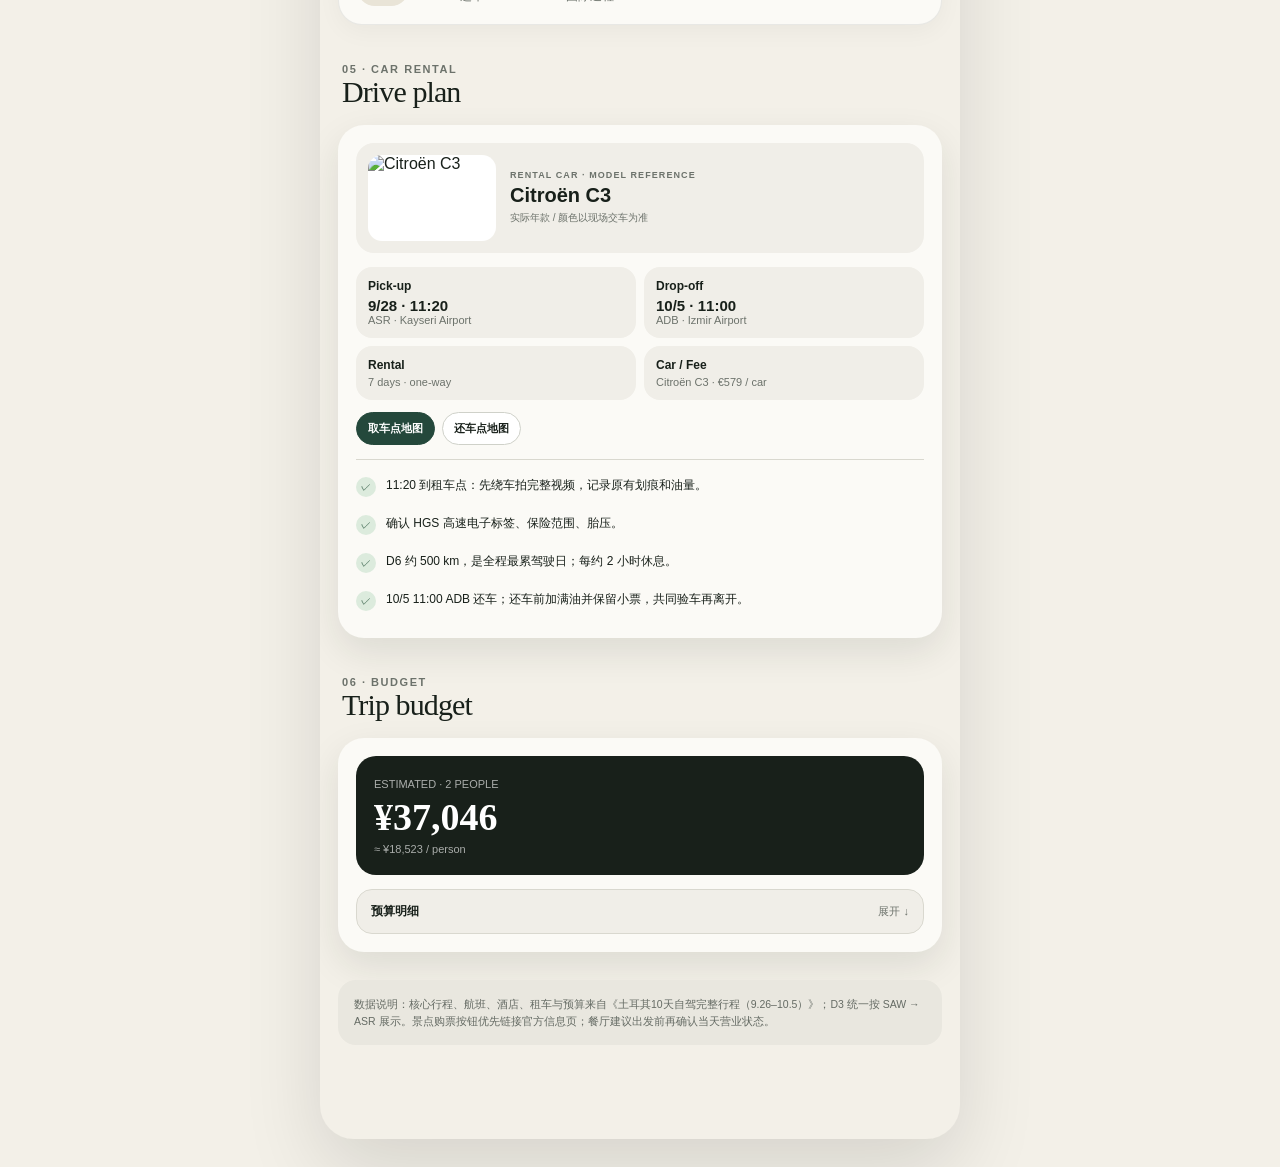
==== commit f8392fad: "Refresh D7 shooting time to after 10am" ====
--- a/index.html
+++ b/index.html
@@ -17,7 +17,7 @@
   <img id="heroImg" alt="Cappadocia balloons" />
   <div class="hero-copy"><div class="eyebrow">Türkiye · Sep 26 — Oct 05, 2026</div><h1>Turkey<br>Road Trip</h1><p>伊斯坦布尔 → 卡帕多奇亚 → 地中海 D400 → 棉花堡 → 以弗所 → 伊兹密尔</p><div class="hero-stats"><div class="hero-stat"><b>10</b><span>Days</span></div><div class="hero-stat"><b>9</b><span>Nights</span></div><div class="hero-stat"><b>~1,620</b><span>KM</span></div><div class="hero-stat"><b>2</b><span>People</span></div></div></div>
 </header>
-<section class="section"><div class="section-head"><div><div class="kicker">01 · Overview</div><h2>10天行程总览</h2></div></div><div class="trip-overview"><div class="topline">SEP 26 — OCT 05</div><h3>10天9晚 · Istanbul → Cappadocia → Mediterranean Coast → Izmir</h3><div class="summary">城市漫游 · 热气球 · <b>ATV</b> · 骑骆驼 · Turkish Night · <b>D400</b> 自驾 · 棉花堡 · 以弗所</div><div class="trip-timeline"><div class="tl-item"><div class="tl-dot">1</div><div class="tl-date">09.26</div><div class="tl-city">Istanbul</div><div class="tl-note">抵达 · 老城</div></div><div class="tl-item"><div class="tl-dot">2</div><div class="tl-date">09.27</div><div class="tl-city">Istanbul</div><div class="tl-note">加拉塔 · 宫殿 · 游船</div></div><div class="tl-item"><div class="tl-dot is-flight">3</div><div class="tl-date">09.28</div><div class="tl-city">Cappadocia</div><div class="tl-note">SAW → ASR · ATV 日落</div></div><div class="tl-item"><div class="tl-dot is-highlight">4</div><div class="tl-date">09.29</div><div class="tl-city">Cappadocia</div><div class="tl-note">热气球 · 红线</div></div><div class="tl-item"><div class="tl-dot">5</div><div class="tl-date">09.30</div><div class="tl-city">Cappadocia</div><div class="tl-note">10:00 骑骆驼 · 绿线 · Turkish Night</div></div><div class="tl-item"><div class="tl-dot is-drive">6</div><div class="tl-date">10.01</div><div class="tl-city">Antalya</div><div class="tl-note">500 km 长途自驾</div></div><div class="tl-item"><div class="tl-dot is-drive">7</div><div class="tl-date">10.02</div><div class="tl-city">Fethiye</div><div class="tl-note">射击 · D400 · Kaş · Kaputaş</div></div><div class="tl-item"><div class="tl-dot is-drive">8</div><div class="tl-date">10.03</div><div class="tl-city">Pamukkale</div><div class="tl-note">蓝湖 · 棉花堡日落</div></div><div class="tl-item"><div class="tl-dot is-drive">9</div><div class="tl-date">10.04</div><div class="tl-city">Izmir</div><div class="tl-note">以弗所 · 机场酒店</div></div><div class="tl-item"><div class="tl-dot is-flight">10</div><div class="tl-date">10.05</div><div class="tl-city">Home</div><div class="tl-note">还车 · ADB → IST · 返程</div></div></div><div class="trip-hint">← 左右滑动查看 10 天路线 →</div></div></section>
+<section class="section"><div class="section-head"><div><div class="kicker">01 · Overview</div><h2>10天行程总览</h2></div></div><div class="trip-overview"><div class="topline">SEP 26 — OCT 05</div><h3>10天9晚 · Istanbul → Cappadocia → Mediterranean Coast → Izmir</h3><div class="summary">城市漫游 · 热气球 · <b>ATV</b> · 骑骆驼 · Turkish Night · <b>D400</b> 自驾 · 棉花堡 · 以弗所</div><div class="trip-timeline"><div class="tl-item"><div class="tl-dot">1</div><div class="tl-date">09.26</div><div class="tl-city">Istanbul</div><div class="tl-note">抵达 · 老城</div></div><div class="tl-item"><div class="tl-dot">2</div><div class="tl-date">09.27</div><div class="tl-city">Istanbul</div><div class="tl-note">加拉塔 · 宫殿 · 游船</div></div><div class="tl-item"><div class="tl-dot is-flight">3</div><div class="tl-date">09.28</div><div class="tl-city">Cappadocia</div><div class="tl-note">SAW → ASR · ATV 日落</div></div><div class="tl-item"><div class="tl-dot is-highlight">4</div><div class="tl-date">09.29</div><div class="tl-city">Cappadocia</div><div class="tl-note">热气球 · 红线</div></div><div class="tl-item"><div class="tl-dot">5</div><div class="tl-date">09.30</div><div class="tl-city">Cappadocia</div><div class="tl-note">10:00 骑骆驼 · 绿线 · Turkish Night</div></div><div class="tl-item"><div class="tl-dot is-drive">6</div><div class="tl-date">10.01</div><div class="tl-city">Antalya</div><div class="tl-note">500 km 长途自驾</div></div><div class="tl-item"><div class="tl-dot is-drive">7</div><div class="tl-date">10.02</div><div class="tl-city">Fethiye</div><div class="tl-note">10:15 射击 · D400 · Kaş · Kaputaş</div></div><div class="tl-item"><div class="tl-dot is-drive">8</div><div class="tl-date">10.03</div><div class="tl-city">Pamukkale</div><div class="tl-note">蓝湖 · 棉花堡日落</div></div><div class="tl-item"><div class="tl-dot is-drive">9</div><div class="tl-date">10.04</div><div class="tl-city">Izmir</div><div class="tl-note">以弗所 · 机场酒店</div></div><div class="tl-item"><div class="tl-dot is-flight">10</div><div class="tl-date">10.05</div><div class="tl-city">Home</div><div class="tl-note">还车 · ADB → IST · 返程</div></div></div><div class="trip-hint">← 左右滑动查看 10 天路线 →</div></div></section>
 <section class="section" id="flights"><div class="section-head"><div><div class="kicker">02 · Flights</div><h2>Swipe your flights</h2></div><div class="small">左右滑动</div></div><div class="flights" id="flightDeck"></div><div class="small" style="padding:0 4px">分享版已隐藏 PNR / 票号等敏感信息；航班均按已出票信息展示。</div></section>
 <section class="section" id="map"><div class="section-head"><div><div class="kicker">03 · Journey Map</div><h2>Planes + road trip</h2></div></div><div class="map-card single-route"><svg class="single-route-img" viewBox="0 0 1000 965" role="img" aria-label="Turkey flight and road trip route" xmlns="http://www.w3.org/2000/svg"><rect x="10" y="10" width="980" height="945" rx="40" fill="#fbfaf6" stroke="#d9d8cf"/><text x="505" y="525" text-anchor="middle" font-family="Arial,sans-serif" font-size="82" font-weight="700" fill="#ece9e1">TÜRKİYE</text><polyline points="195,140 335,205 835,305" fill="none" stroke="#d0cec6" stroke-width="5"/><polyline points="195,140 140,420" fill="none" stroke="#b95d40" stroke-width="9" stroke-dasharray="20 12"/><polyline points="335,205 835,305" fill="none" stroke="#b95d40" stroke-width="9" stroke-dasharray="20 12"/><polyline points="835,305 765,390 590,625 420,735 315,675 300,515 175,480 140,420" fill="none" stroke="#356e79" stroke-width="9"/><g fill="#18201a"><circle cx="195" cy="140" r="7"/><circle cx="335" cy="205" r="7"/><circle cx="835" cy="305" r="7"/><circle cx="765" cy="390" r="7"/><circle cx="590" cy="625" r="7"/><circle cx="420" cy="735" r="7"/><circle cx="315" cy="675" r="7"/><circle cx="300" cy="515" r="7"/><circle cx="175" cy="480" r="7"/><circle cx="140" cy="420" r="7"/></g><g font-family="Arial,sans-serif" font-size="28" font-weight="700" fill="#18201a"><text x="165" y="115">Istanbul</text><text x="300" y="250">SAW</text><text x="850" y="305">ASR</text><text x="790" y="415">Göreme</text><text x="620" y="635">Antalya</text><text x="435" y="785">Kaş</text><text x="155" y="715">Fethiye</text><text x="330" y="525">Pamukkale</text><text x="185" y="525">Ephesus</text><text x="90" y="395">ADB</text></g><text x="95" y="275" font-family="Arial,sans-serif" font-size="18" font-weight="700" fill="#b95d40">FLIGHT</text><text x="490" y="260" font-family="Arial,sans-serif" font-size="18" font-weight="700" fill="#b95d40">FLIGHT</text><text x="505" y="690" font-family="Arial,sans-serif" font-size="18" font-weight="700" fill="#356e79">ROAD TRIP</text><rect x="80" y="850" width="840" height="80" rx="28" fill="#f2efe7"/><line x1="115" y1="890" x2="195" y2="890" stroke="#356e79" stroke-width="8"/><text x="215" y="899" font-family="Arial,sans-serif" font-size="22" fill="#18201a">Self-drive · ~1,620 km</text><line x1="600" y1="890" x2="680" y2="890" stroke="#b95d40" stroke-width="8" stroke-dasharray="16 10"/><text x="700" y="899" font-family="Arial,sans-serif" font-size="22" fill="#18201a">Flights</text></svg></div></section>
 <section class="section" id="days"><div class="section-head"><div><div class="kicker">04 · Daily Plan</div><h2>10-day itinerary</h2></div><div class="small">点击展开</div></div><div class="days" id="daysList"></div></section>
@@ -35,8 +35,8 @@
 <script src="hero_image_v14.js?v=15"></script>
 <script src="image-overrides-v15.js?v=19"></script>
 <script src="booking-overrides-v20.js?v=20"></script>
-<script src="schedule-overrides-v21.js?v=21"></script>
-<script src="app.js?v=21"></script>
+<script src="schedule-overrides-v21.js?v=22"></script>
+<script src="app.js?v=22"></script>
 <script>
 function toggleBudgetDetails(btn){const box=document.getElementById('budgetDetails');const open=box.classList.toggle('show');btn.classList.toggle('open',open);btn.querySelector('span').textContent=open?'收起 ↑':'展开 ↓';}
 const _tripImageFallback=window.imageFallback;window.imageFallback=function(img,label){if(img&&img.closest&&img.closest('.eat')){img.onerror=null;const card=img.closest('.eat');if(card)card.classList.add('no-photo');img.remove();return;}return _tripImageFallback(img,label);};
